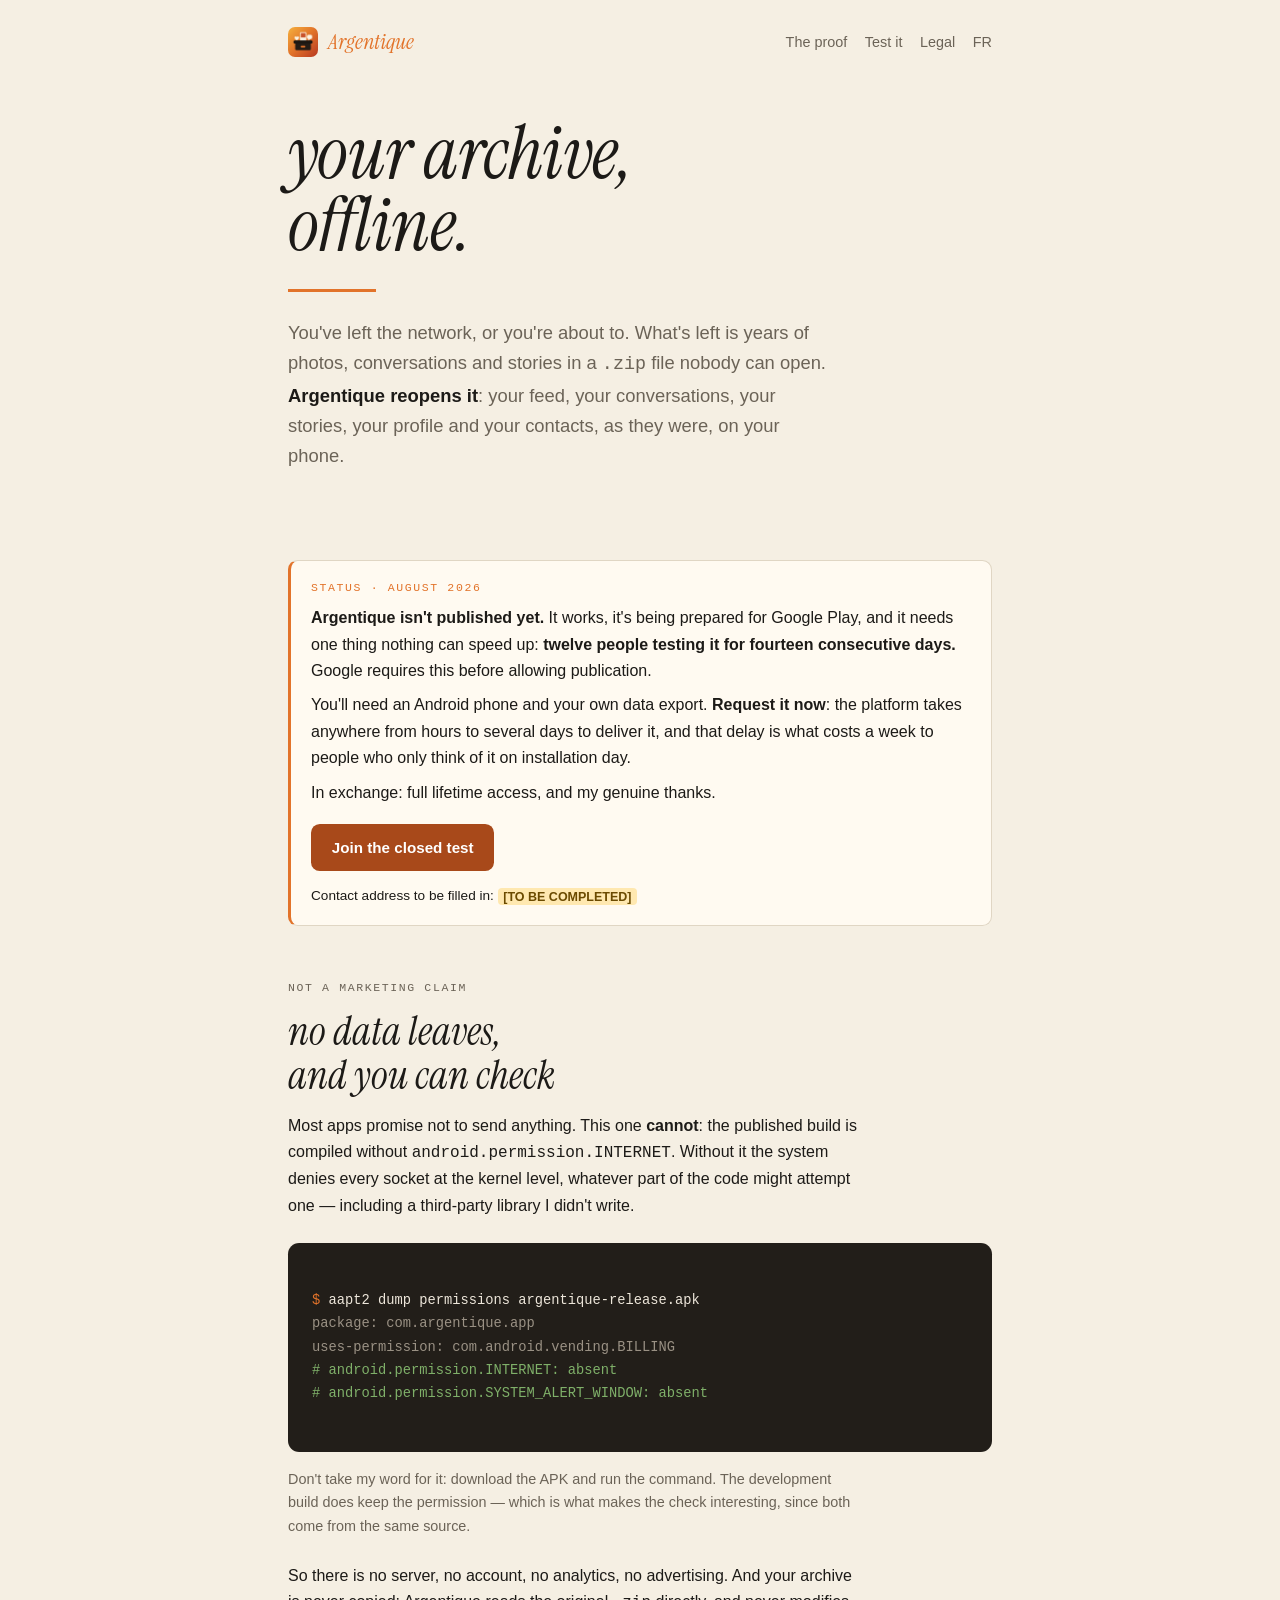
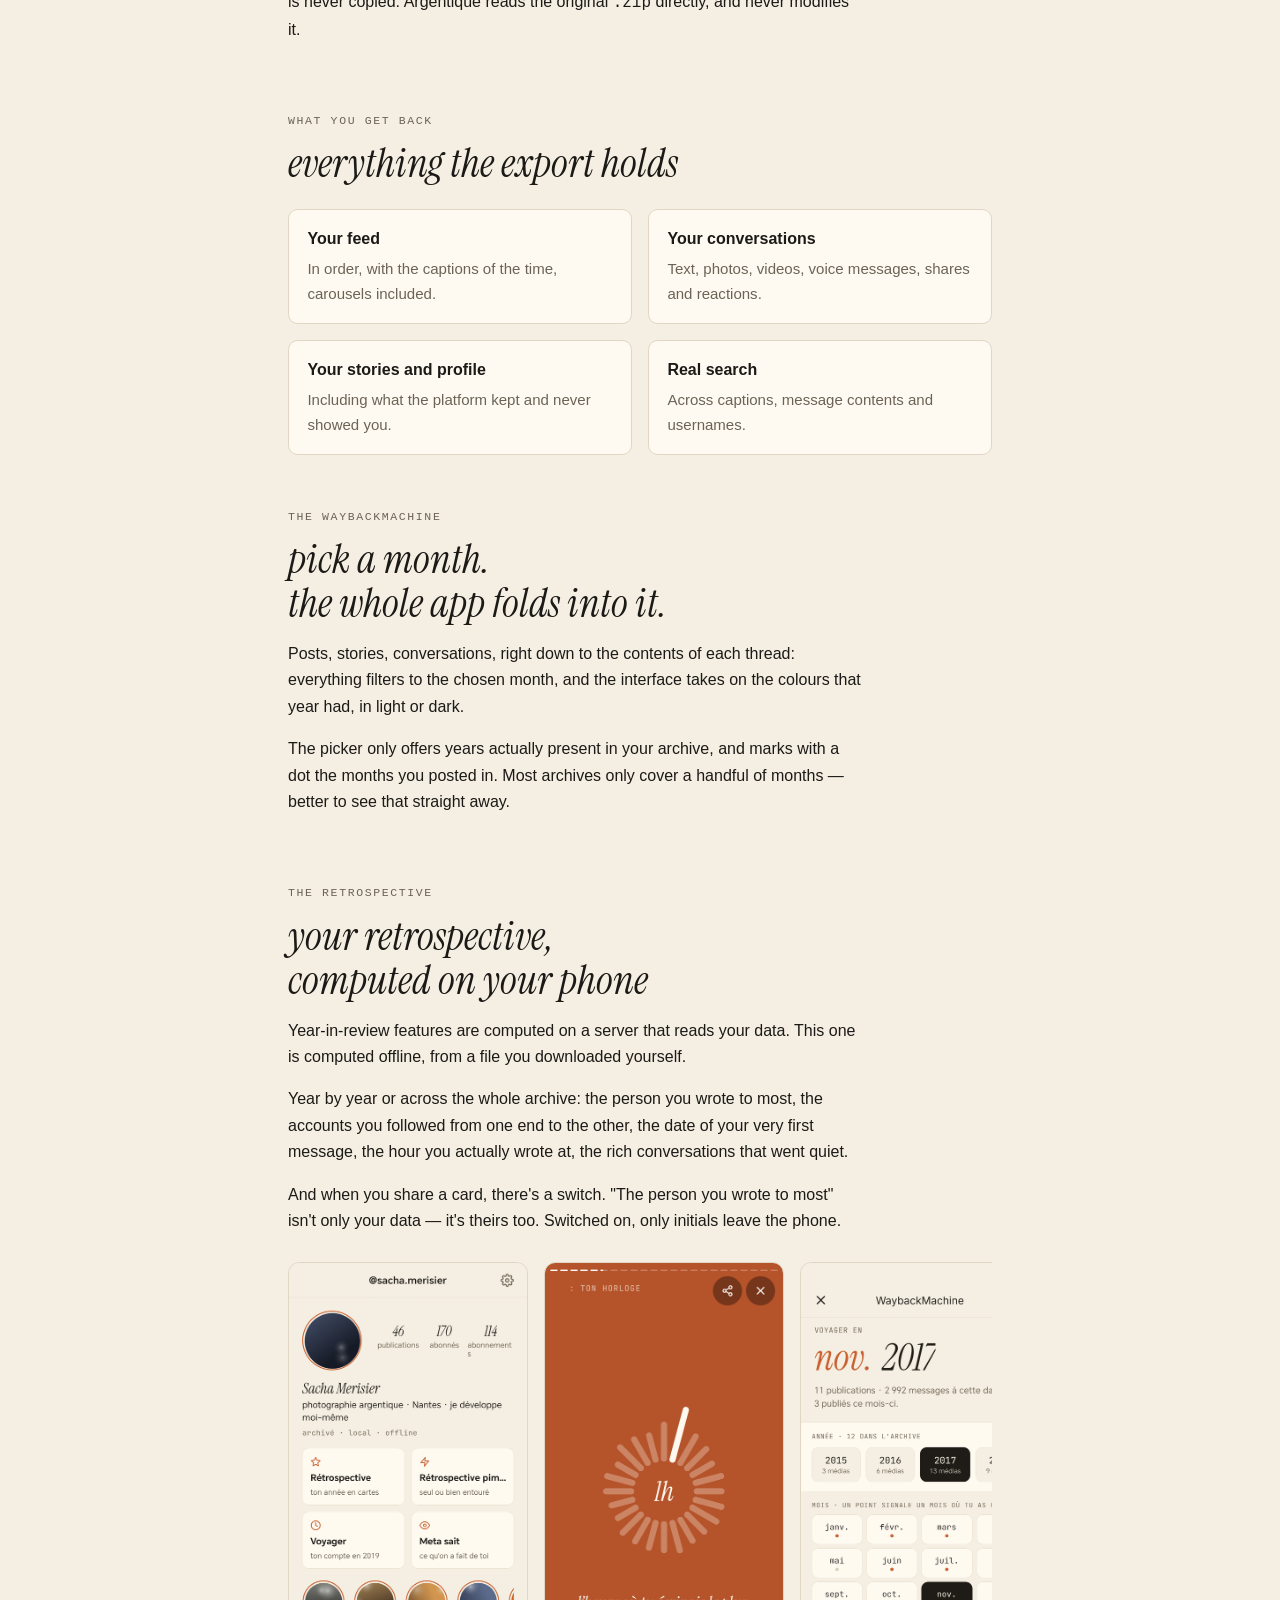
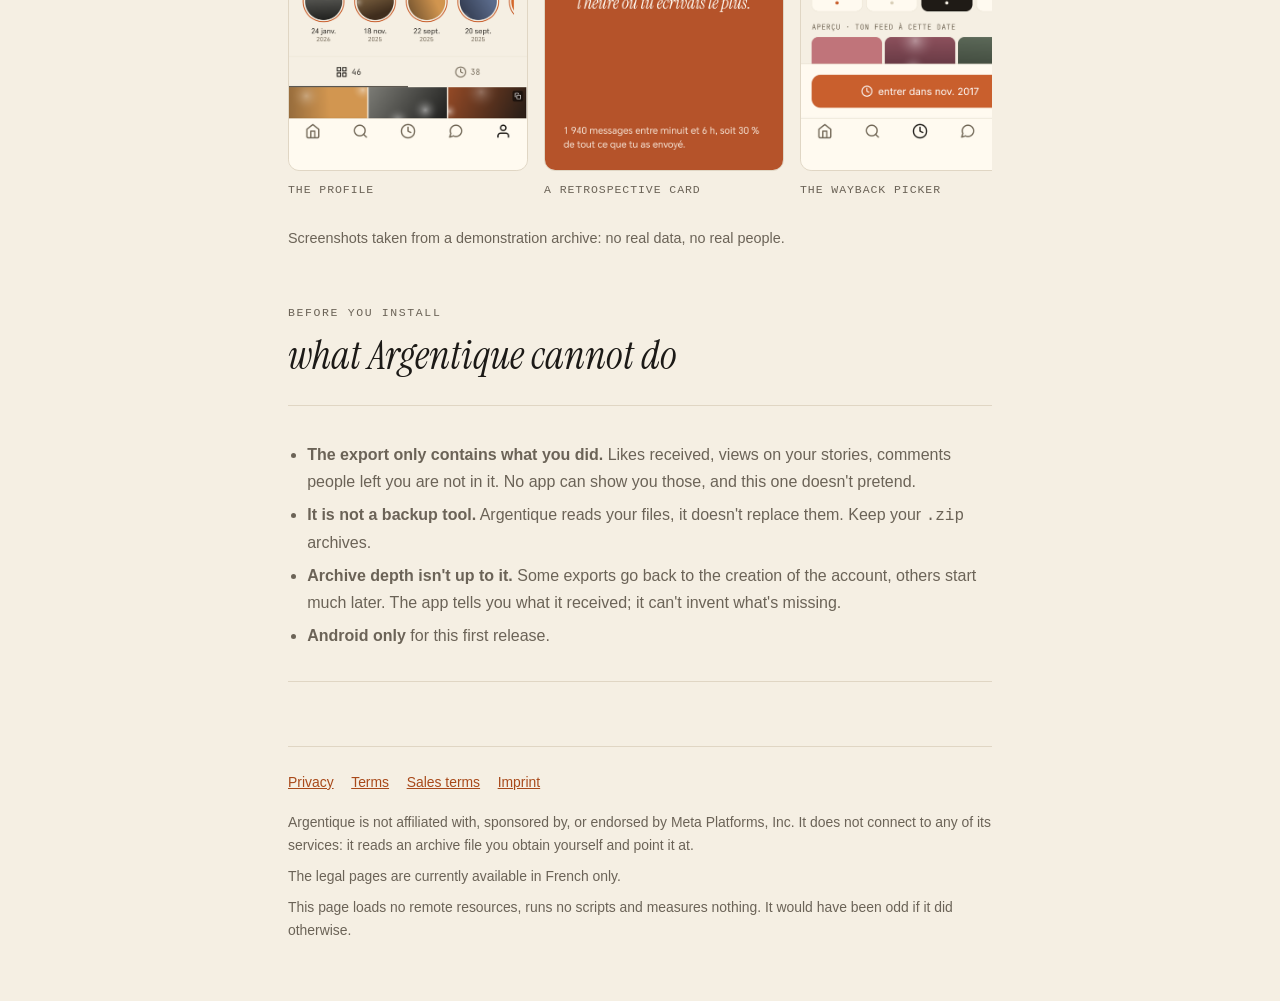
==== en/index.html @ e27739ef "Le site : page d'accueil, pages légales, et une preuve qu'on peut relancer soi-même La page d'accuei" ====
<!doctype html>
<html lang="en">
<head>
<meta charset="utf-8">
<meta name="viewport" content="width=device-width, initial-scale=1">
<title>Argentique: your social archive, offline</title>
<meta name="description" content="Argentique reopens the data export you download: feed, conversations, stories, retrospective. On your phone, with no account and no connection. The published build is compiled without Android's internet permission.">
<!-- La feuille de style vit à la racine : les url() qu'elle contient se
     résolvent par rapport à elle, les polices sont donc trouvées sans copie. -->
<link rel="stylesheet" href="../accueil.css">
<link rel="icon" href="../img/favicon.png" type="image/png">
<link rel="apple-touch-icon" href="../img/apple-touch-icon.png">
<meta property="og:type" content="website">
<meta property="og:title" content="Argentique: your archive, offline">
<meta property="og:description" content="Reopen your data export on your phone. No account, no server, and not even permission to reach the internet.">
<meta property="og:image" content="../img/og.png">
<meta name="twitter:card" content="summary_large_image">
</head>
<body>

<div class="wrap">

<header class="top">
  <a class="brand" href="./"><img src="../img/icon.png" alt="" width="30" height="30">Argentique</a>
  <nav>
    <a href="#proof">The proof</a>
    <a href="#tester">Test it</a>
    <a href="../legal/">Legal</a>
    <a href="../">FR</a>
  </nav>
</header>

<main>

<div class="hero">
  <h1>your archive,<br>offline.</h1>
  <hr class="rule-accent">
  <p class="lede">
    You've left the network, or you're about to. What's left is years of photos,
    conversations and stories in a <code>.zip</code> file nobody can open.
    <strong>Argentique reopens it</strong>: your feed, your conversations, your
    stories, your profile and your contacts, as they were, on your phone.
  </p>
</div>

<div class="status" id="tester">
  <p class="label">status · august 2026</p>
  <p>
    <strong>Argentique isn't published yet.</strong> It works, it's being
    prepared for Google Play, and it needs one thing nothing can speed up:
    <strong>twelve people testing it for fourteen consecutive days.</strong>
    Google requires this before allowing publication.
  </p>
  <p>
    You'll need an Android phone and your own data export.
    <strong>Request it now</strong>: the platform takes anywhere from hours to
    several days to deliver it, and that delay is what costs a week to people who
    only think of it on installation day.
  </p>
  <p>
    In exchange: full lifetime access, and my genuine thanks.
  </p>
  <a class="cta" href="mailto:CONTACT@EXEMPLE.TEST?subject=I%20want%20to%20test%20Argentique">Join the closed test</a>
  <p style="margin-top:0.9rem;font-size:0.85rem">
    Contact address to be filled in: <span class="todo">[TO BE COMPLETED]</span>
  </p>
</div>

<section id="proof">
  <p class="eyebrow">not a marketing claim</p>
  <h2>no data leaves,<br>and you can check</h2>
  <p>
    Most apps promise not to send anything. This one <strong>cannot</strong>: the
    published build is compiled without <code>android.permission.INTERNET</code>.
    Without it the system denies every socket at the kernel level, whatever part
    of the code might attempt one — including a third-party library I didn't
    write.
  </p>

  <div class="proof">
<span class="prompt">$</span> aapt2 dump permissions argentique-release.apk
<span class="out">package: com.argentique.app</span>
<span class="out">uses-permission: com.android.vending.BILLING</span>
<span class="hit"># android.permission.INTERNET: absent</span>
<span class="hit"># android.permission.SYSTEM_ALERT_WINDOW: absent</span>
  </div>

  <p class="proof-note">
    Don't take my word for it: download the APK and run the command. The
    development build does keep the permission — which is what makes the check
    interesting, since both come from the same source.
  </p>

  <p style="margin-top:1.5rem">
    So there is no server, no account, no analytics, no advertising. And your
    archive is never copied: Argentique reads the original <code>.zip</code>
    directly, and never modifies it.
  </p>
</section>

<section>
  <p class="eyebrow">what you get back</p>
  <h2>everything the export holds</h2>

  <ul class="features">
    <li>
      <h3>Your feed</h3>
      <p>In order, with the captions of the time, carousels included.</p>
    </li>
    <li>
      <h3>Your conversations</h3>
      <p>Text, photos, videos, voice messages, shares and reactions.</p>
    </li>
    <li>
      <h3>Your stories and profile</h3>
      <p>Including what the platform kept and never showed you.</p>
    </li>
    <li>
      <h3>Real search</h3>
      <p>Across captions, message contents and usernames.</p>
    </li>
  </ul>
</section>

<section>
  <p class="eyebrow">the waybackmachine</p>
  <h2>pick a month.<br>the whole app folds into it.</h2>
  <p>
    Posts, stories, conversations, right down to the contents of each thread:
    everything filters to the chosen month, and the interface takes on the colours
    that year had, in light or dark.
  </p>
  <p>
    The picker only offers years actually present in your archive, and marks with
    a dot the months you posted in. Most archives only cover a handful of months —
    better to see that straight away.
  </p>
</section>

<section>
  <p class="eyebrow">the retrospective</p>
  <h2>your retrospective,<br>computed on your phone</h2>
  <p>
    Year-in-review features are computed on a server that reads your data. This
    one is computed offline, from a file you downloaded yourself.
  </p>
  <p>
    Year by year or across the whole archive: the person you wrote to most, the
    accounts you followed from one end to the other, the date of your very first
    message, the hour you actually wrote at, the rich conversations that went
    quiet.
  </p>
  <p>
    And when you share a card, there's a switch. "The person you wrote to most"
    isn't only your data — it's theirs too. Switched on, only initials leave the
    phone.
  </p>

  <div class="shots">
    <figure>
      <img src="../img/ecran-profil.png" alt="Argentique's profile screen: posts, followers, and access to the four features." width="540" height="1149" loading="lazy">
      <figcaption>The profile</figcaption>
    </figure>
    <figure>
      <img src="../img/ecran-retrospective.png" alt="A retrospective card: the hour at which the user wrote the most." width="540" height="1149" loading="lazy">
      <figcaption>A retrospective card</figcaption>
    </figure>
    <figure>
      <img src="../img/ecran-wayback.png" alt="The WaybackMachine picker: years present in the archive and the months lived in." width="540" height="1149" loading="lazy">
      <figcaption>The Wayback picker</figcaption>
    </figure>
  </div>
  <p class="proof-note">
    Screenshots taken from a demonstration archive: no real data, no real people.
  </p>
</section>

<section>
  <p class="eyebrow">before you install</p>
  <h2>what Argentique cannot do</h2>

  <div class="limits">
    <ul>
      <li>
        <strong>The export only contains what you did.</strong> Likes received,
        views on your stories, comments people left you are not in it. No app can
        show you those, and this one doesn't pretend.
      </li>
      <li>
        <strong>It is not a backup tool.</strong> Argentique reads your files, it
        doesn't replace them. Keep your <code>.zip</code> archives.
      </li>
      <li>
        <strong>Archive depth isn't up to it.</strong> Some exports go back to the
        creation of the account, others start much later. The app tells you what
        it received; it can't invent what's missing.
      </li>
      <li>
        <strong>Android only</strong> for this first release.
      </li>
    </ul>
  </div>
</section>

</main>

<footer>
  <nav>
    <a href="../legal/confidentialite.html">Privacy</a>
    <a href="../legal/cgu.html">Terms</a>
    <a href="../legal/cgv.html">Sales terms</a>
    <a href="../legal/mentions-legales.html">Imprint</a>
  </nav>
  <p>
    Argentique is not affiliated with, sponsored by, or endorsed by Meta
    Platforms, Inc. It does not connect to any of its services: it reads an
    archive file you obtain yourself and point it at.
  </p>
  <p>
    The legal pages are currently available in French only.
  </p>
  <p>
    This page loads no remote resources, runs no scripts and measures nothing. It
    would have been odd if it did otherwise.
  </p>
</footer>

</div>

</body>
</html>
---- accueil.css ----
/* Page d'accueil d'Argentique.

   Même principe que legal/style.css, et ce n'est pas une coquetterie : une page
   qui vend l'absence de réseau ne peut pas charger une police distante, un
   script d'analytique ou une image hébergée ailleurs. Tout ce que ce site
   demande au navigateur vient de ce dépôt.

   Les couleurs sont celles de src/theme/tokens.ts (themeVault), pour que le site
   et l'application soient reconnaissables comme un seul objet. */

@font-face {
  font-family: "Instrument Serif";
  src: url("fonts/InstrumentSerif-Regular.ttf") format("truetype");
  font-weight: 400;
  font-style: normal;
  font-display: swap;
}

@font-face {
  font-family: "Instrument Serif";
  src: url("fonts/InstrumentSerif-Italic.ttf") format("truetype");
  font-weight: 400;
  font-style: italic;
  font-display: swap;
}

:root {
  --paper: #f5efe3;
  --ink: #1c1a17;
  --ink-soft: #6b6357;
  --accent: #e2732a;
  --rule: #e0d6c4;
  --card: #fffaf1;
  --terminal: #221e19;
  --terminal-ink: #ede6da;

  /* L'orange de marque sert à décorer — filets, sur-titres, gros caractères. Il
     ne peut pas servir à écrire : #e2732a sur le fond crème donne 2,9:1, sous le
     seuil AA de 4,5:1. Ces deux jetons portent la même teinte assez foncée pour
     être lue, sans changer la couleur de la marque. */
  --link: #a8491a;
  --cta-bg: #a8491a;
  --cta-ink: #ffffff;

  --measure: 44rem;
  --serif: "Instrument Serif", Georgia, "Times New Roman", serif;
  --sans: -apple-system, BlinkMacSystemFont, "Segoe UI", Roboto, Helvetica, Arial, sans-serif;
  --mono: ui-monospace, SFMono-Regular, "SF Mono", Menlo, Consolas, monospace;
}

@media (prefers-color-scheme: dark) {
  :root {
    --paper: #14120f;
    --ink: #f0e9dd;
    --ink-soft: #9a9184;
    --accent: #f0913f;
    --rule: #2e2822;
    --card: #1c1915;
    --terminal: #0c0a08;
    --terminal-ink: #ede6da;

    /* Sur fond sombre la polarité s'inverse : l'orange clair est lisible en
       texte (7,9:1) et c'est l'encre du bouton qui doit devenir sombre. */
    --link: #f0913f;
    --cta-bg: #f0913f;
    --cta-ink: #14120f;
  }
}

* { box-sizing: border-box; }

html { scroll-behavior: smooth; }
@media (prefers-reduced-motion: reduce) { html { scroll-behavior: auto; } }

body {
  margin: 0;
  padding: 0 1.25rem 4rem;
  background: var(--paper);
  color: var(--ink);
  font: 16px/1.65 var(--sans);
  -webkit-text-size-adjust: 100%;
}

.wrap { max-width: var(--measure); margin: 0 auto; }

a { color: var(--link); }
a:focus-visible,
.cta:focus-visible { outline: 2px solid var(--link); outline-offset: 3px; border-radius: 4px; }

/* ── En-tête ───────────────────────────────────────────────────────────── */

.top {
  display: flex; align-items: center; justify-content: space-between;
  gap: 1rem; padding: 1.5rem 0;
}

.brand {
  display: flex; align-items: center; gap: 0.6rem;
  font-family: var(--serif); font-style: italic;
  font-size: 1.4rem; color: var(--accent); text-decoration: none;
}

.brand img { width: 30px; height: 30px; border-radius: 7px; }

.top nav { display: flex; gap: 1.1rem; font-size: 0.9rem; }
.top nav a { color: var(--ink-soft); text-decoration: none; }
.top nav a:hover { color: var(--link); }

/* ── Accroche ──────────────────────────────────────────────────────────── */

.hero { padding: 2rem 0 3rem; }

.hero h1 {
  font-family: var(--serif); font-style: italic; font-weight: 400;
  font-size: clamp(2.9rem, 11vw, 4.6rem);
  line-height: 0.98; letter-spacing: -0.01em;
  margin: 0; text-wrap: balance;
}

.hero .lede {
  font-size: 1.15rem; color: var(--ink-soft);
  max-width: 34rem; margin: 1.6rem 0 0;
}

.hero .lede strong { color: var(--ink); font-weight: 600; }

.rule-accent {
  width: 5.5rem; height: 3px; background: var(--accent);
  border: 0; margin: 1.75rem 0 0;
}

/* ── Bandeau d'état ────────────────────────────────────────────────────── */

.status {
  background: var(--card);
  border: 1px solid var(--rule);
  border-left: 3px solid var(--accent);
  border-radius: 0.6rem;
  padding: 1.1rem 1.25rem;
  margin: 2.5rem 0 0;
}

.status .label {
  font-family: var(--mono); font-size: 0.72rem;
  letter-spacing: 0.14em; text-transform: uppercase;
  color: var(--accent); margin: 0 0 0.5rem;
}

.status p { margin: 0.5rem 0 0; }
.status p:first-of-type { margin-top: 0; }

.cta {
  display: inline-block; margin-top: 1.1rem;
  background: var(--cta-bg); color: var(--cta-ink);
  padding: 0.7rem 1.3rem; border-radius: 0.55rem;
  text-decoration: none; font-weight: 600; font-size: 0.95rem;
}

.cta:hover { filter: brightness(1.06); }

/* ── Sections ──────────────────────────────────────────────────────────── */

section { padding: 3.25rem 0 0; }

h2 {
  font-family: var(--serif); font-style: italic; font-weight: 400;
  font-size: clamp(1.9rem, 6vw, 2.5rem);
  line-height: 1.1; margin: 0 0 0.9rem; text-wrap: balance;
}

h3 { font-size: 1rem; margin: 0 0 0.3rem; }

.eyebrow {
  font-family: var(--mono); font-size: 0.72rem;
  letter-spacing: 0.14em; text-transform: uppercase;
  color: var(--ink-soft); margin: 0 0 0.7rem;
}

section > p { max-width: 36rem; }

/* ── Le bloc de preuve ─────────────────────────────────────────────────── */

.proof {
  background: var(--terminal); color: var(--terminal-ink);
  border-radius: 0.7rem; padding: 1.4rem 1.5rem;
  margin: 1.5rem 0 0; overflow-x: auto;
  font-family: var(--mono); font-size: 0.86rem; line-height: 1.7;
  /* Les sauts de ligne du HTML sont le contenu : sans ceci, la sortie de la
     commande s'aplatit en un seul paragraphe et ne ressemble plus à rien. */
  white-space: pre;
}

.proof .prompt { color: var(--accent); user-select: none; }
.proof .out { color: #9a9184; }
.proof .hit { color: #7fb069; }

.proof-note {
  font-size: 0.9rem; color: var(--ink-soft);
  max-width: 36rem; margin: 1rem 0 0;
}

/* ── Listes de fonctionnalités ─────────────────────────────────────────── */

.features { display: grid; gap: 1rem; margin: 1.5rem 0 0; padding: 0; list-style: none; }
@media (min-width: 40rem) { .features { grid-template-columns: 1fr 1fr; } }

.features li {
  background: var(--card); border: 1px solid var(--rule);
  border-radius: 0.6rem; padding: 1rem 1.15rem;
}

.features p { margin: 0; color: var(--ink-soft); font-size: 0.94rem; }

/* ── Captures ──────────────────────────────────────────────────────────── */

.shots {
  display: flex; gap: 1rem; margin: 1.75rem 0 0;
  overflow-x: auto; padding-bottom: 0.75rem;
  scroll-snap-type: x mandatory;
}

.shots figure { margin: 0; flex: 0 0 min(15rem, 62vw); scroll-snap-align: start; }

.shots img {
  width: 100%; height: auto; display: block;
  border: 1px solid var(--rule); border-radius: 0.7rem;
}

.shots figcaption {
  font-family: var(--mono); font-size: 0.72rem;
  letter-spacing: 0.08em; text-transform: uppercase;
  color: var(--ink-soft); margin-top: 0.6rem;
}

/* ── Bloc d'honnêteté ──────────────────────────────────────────────────── */

.limits {
  border-top: 1px solid var(--rule);
  border-bottom: 1px solid var(--rule);
  padding: 1.5rem 0; margin: 1.75rem 0 0;
}

.limits ul { margin: 0.75rem 0 0; padding-left: 1.2rem; color: var(--ink-soft); }
.limits li { margin: 0.45rem 0; }

/* ── Pied ──────────────────────────────────────────────────────────────── */

footer {
  margin: 4rem 0 0; padding-top: 1.5rem;
  border-top: 1px solid var(--rule);
  color: var(--ink-soft); font-size: 0.87rem;
}

footer nav { display: flex; flex-wrap: wrap; gap: 0.5rem 1.1rem; margin-bottom: 1.1rem; }

footer p { margin: 0.5rem 0 0; }

/* Marqueur des informations à renseigner avant publication. Même code visuel
   que legal/style.css : une page mise en ligne avec un trou dedans doit se
   voir. */
.todo {
  background: #ffe8b0; color: #6b4a00;
  padding: 0.1rem 0.35rem; border-radius: 0.25rem;
  font-weight: 600; font-size: 0.92em;
}
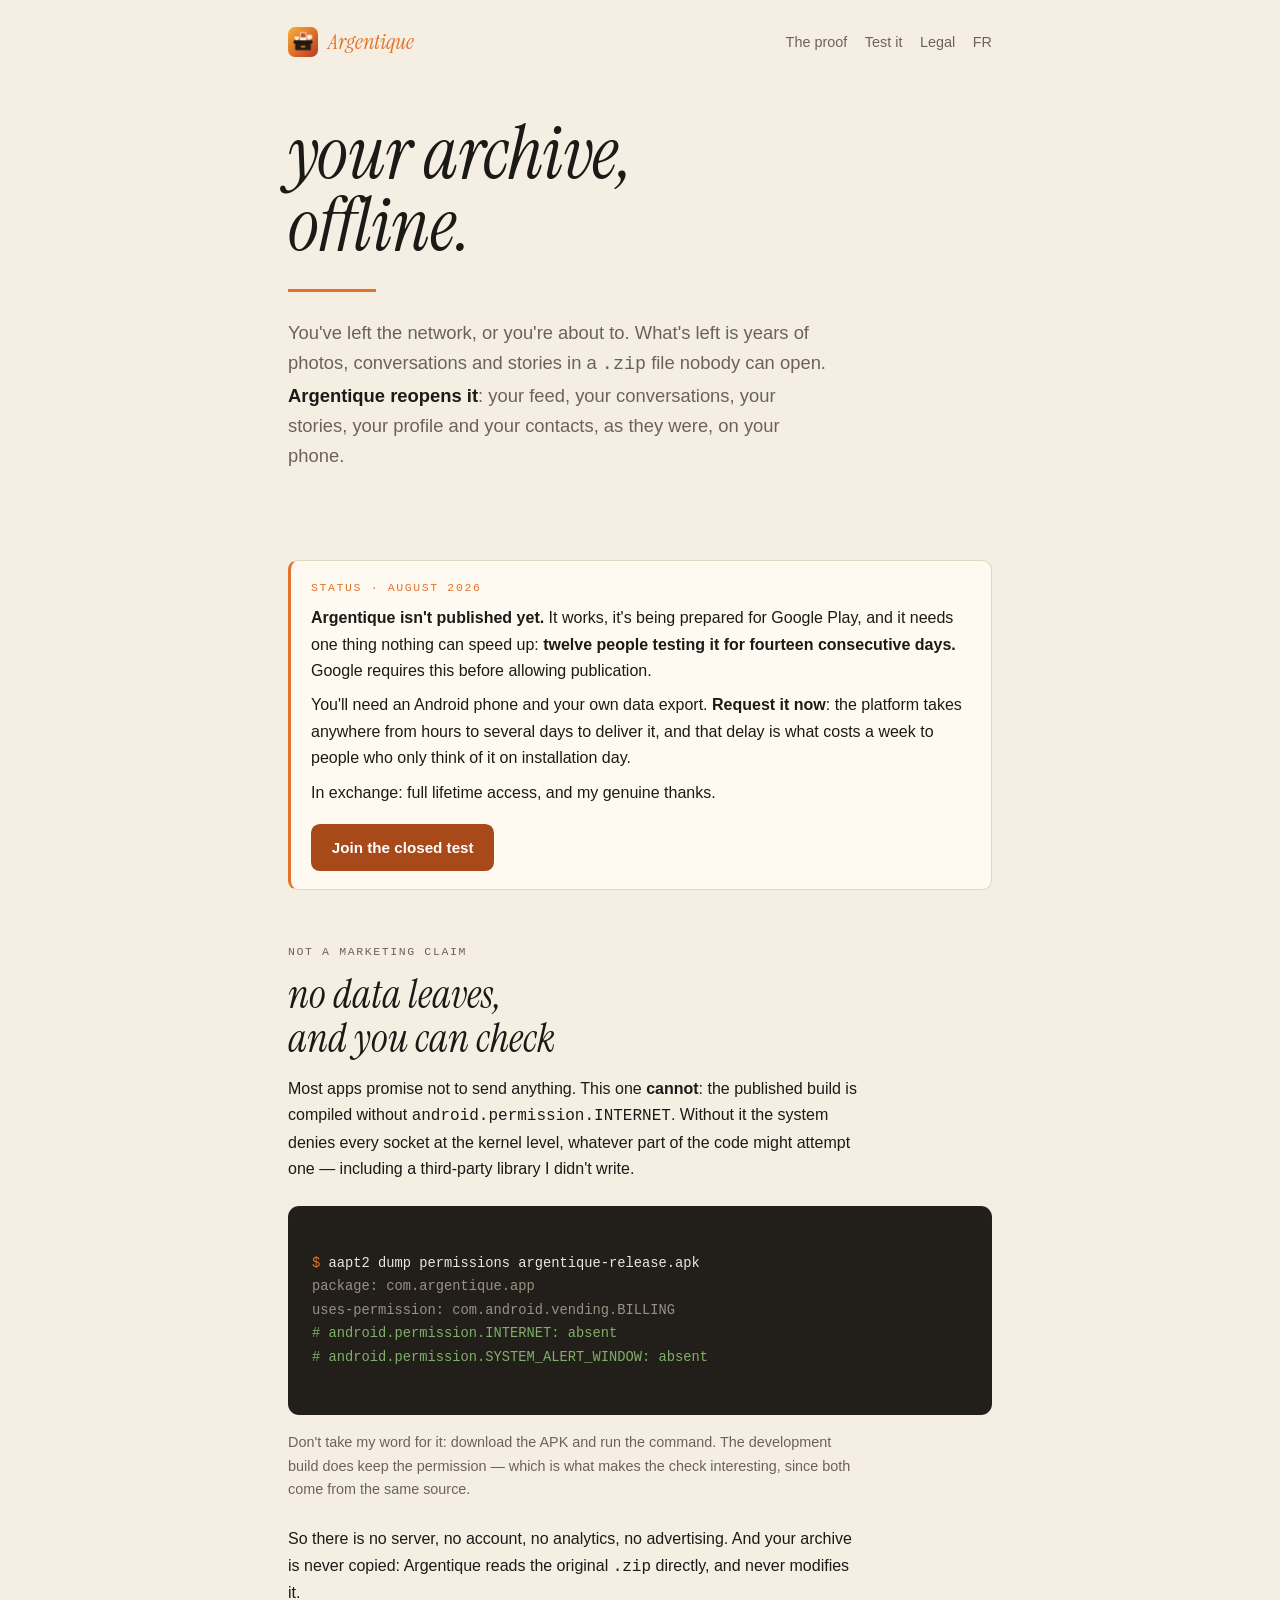
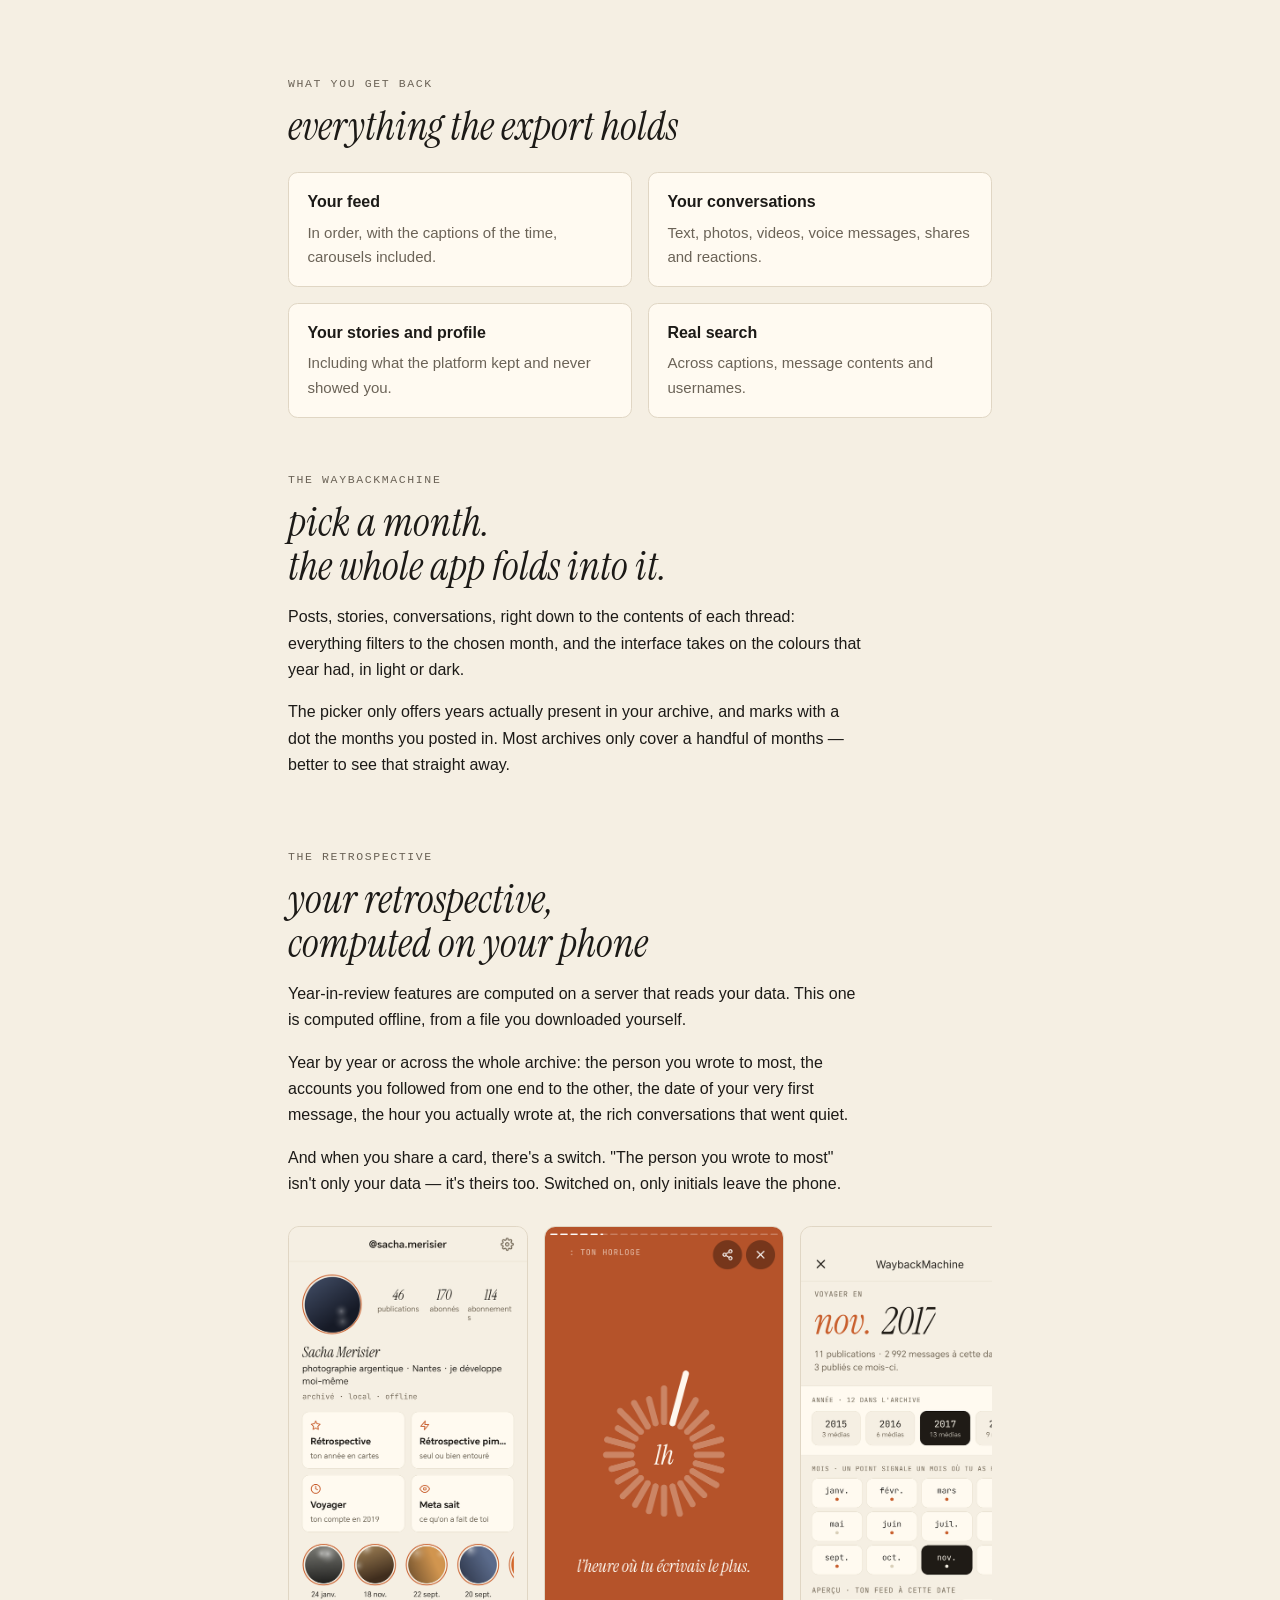
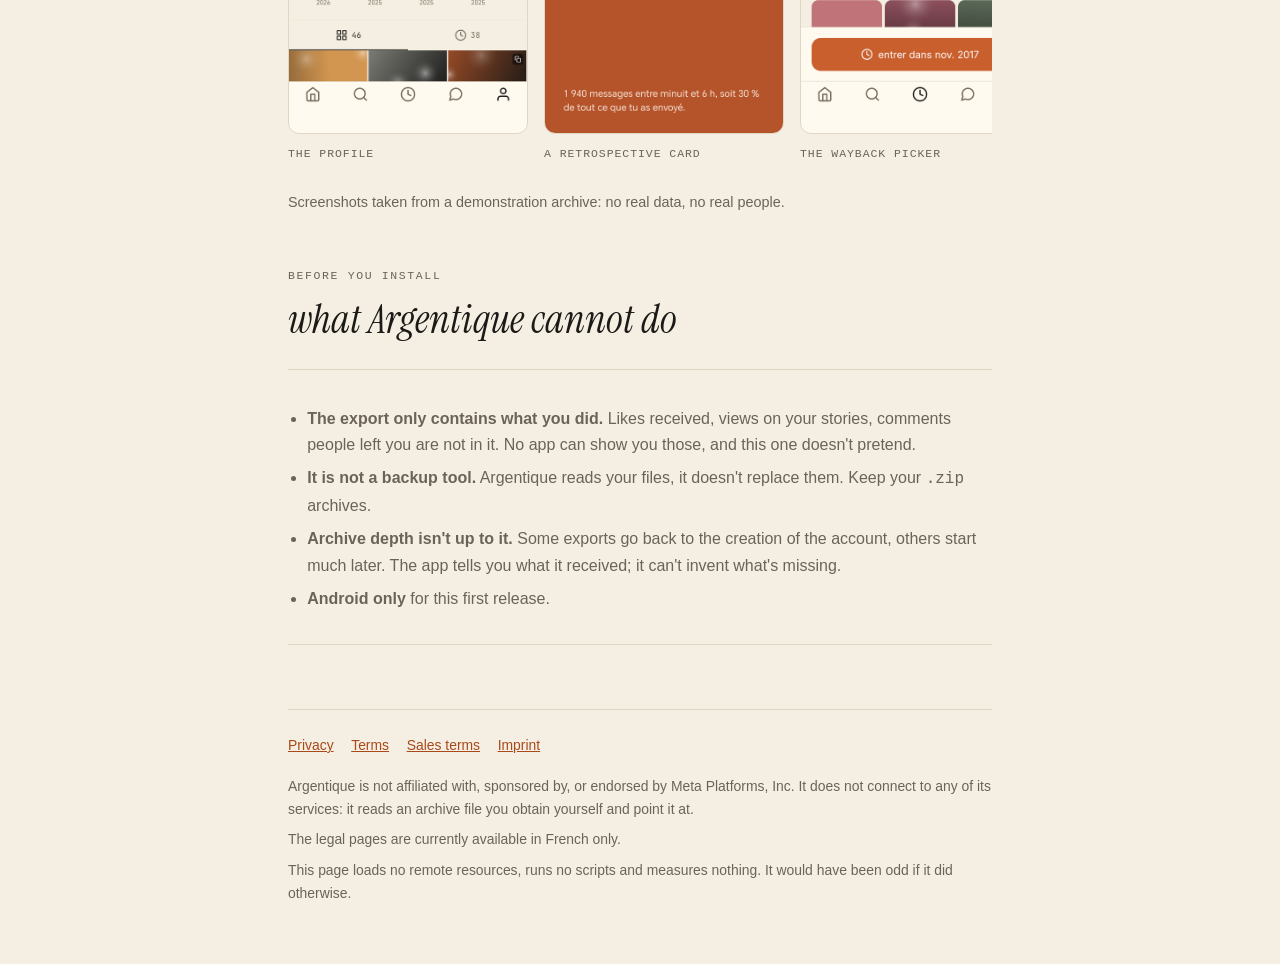
==== commit 5bfaeedd: "Renseigner l'éditeur, et dire la vérité sur le médiateur plutôt que laisser un trou L'identité vient" ====
--- a/en/index.html
+++ b/en/index.html
@@ -60,10 +60,7 @@
   <p>
     In exchange: full lifetime access, and my genuine thanks.
   </p>
-  <a class="cta" href="mailto:CONTACT@EXEMPLE.TEST?subject=I%20want%20to%20test%20Argentique">Join the closed test</a>
-  <p style="margin-top:0.9rem;font-size:0.85rem">
-    Contact address to be filled in: <span class="todo">[TO BE COMPLETED]</span>
-  </p>
+  <a class="cta" href="mailto:noah.baron.pro@proton.me?subject=I%20want%20to%20test%20Argentique">Join the closed test</a>
 </div>
 
 <section id="proof">
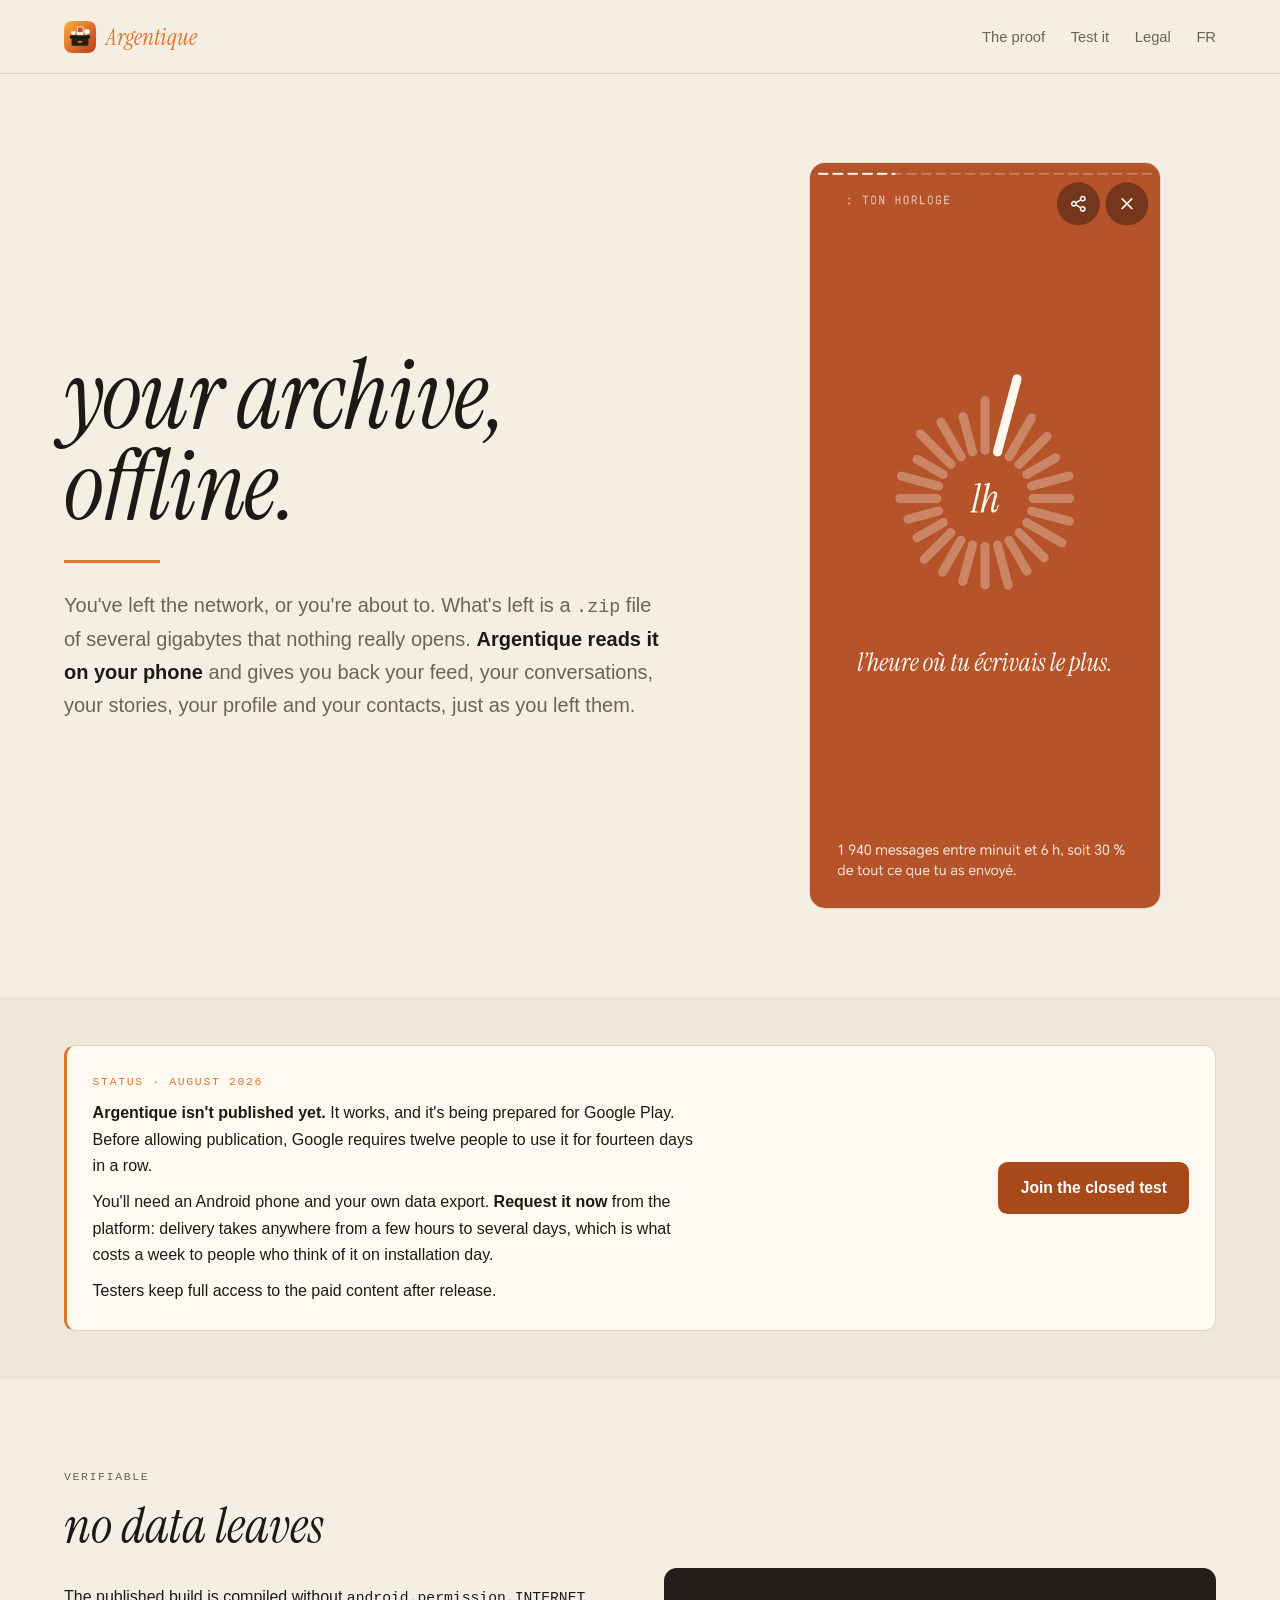
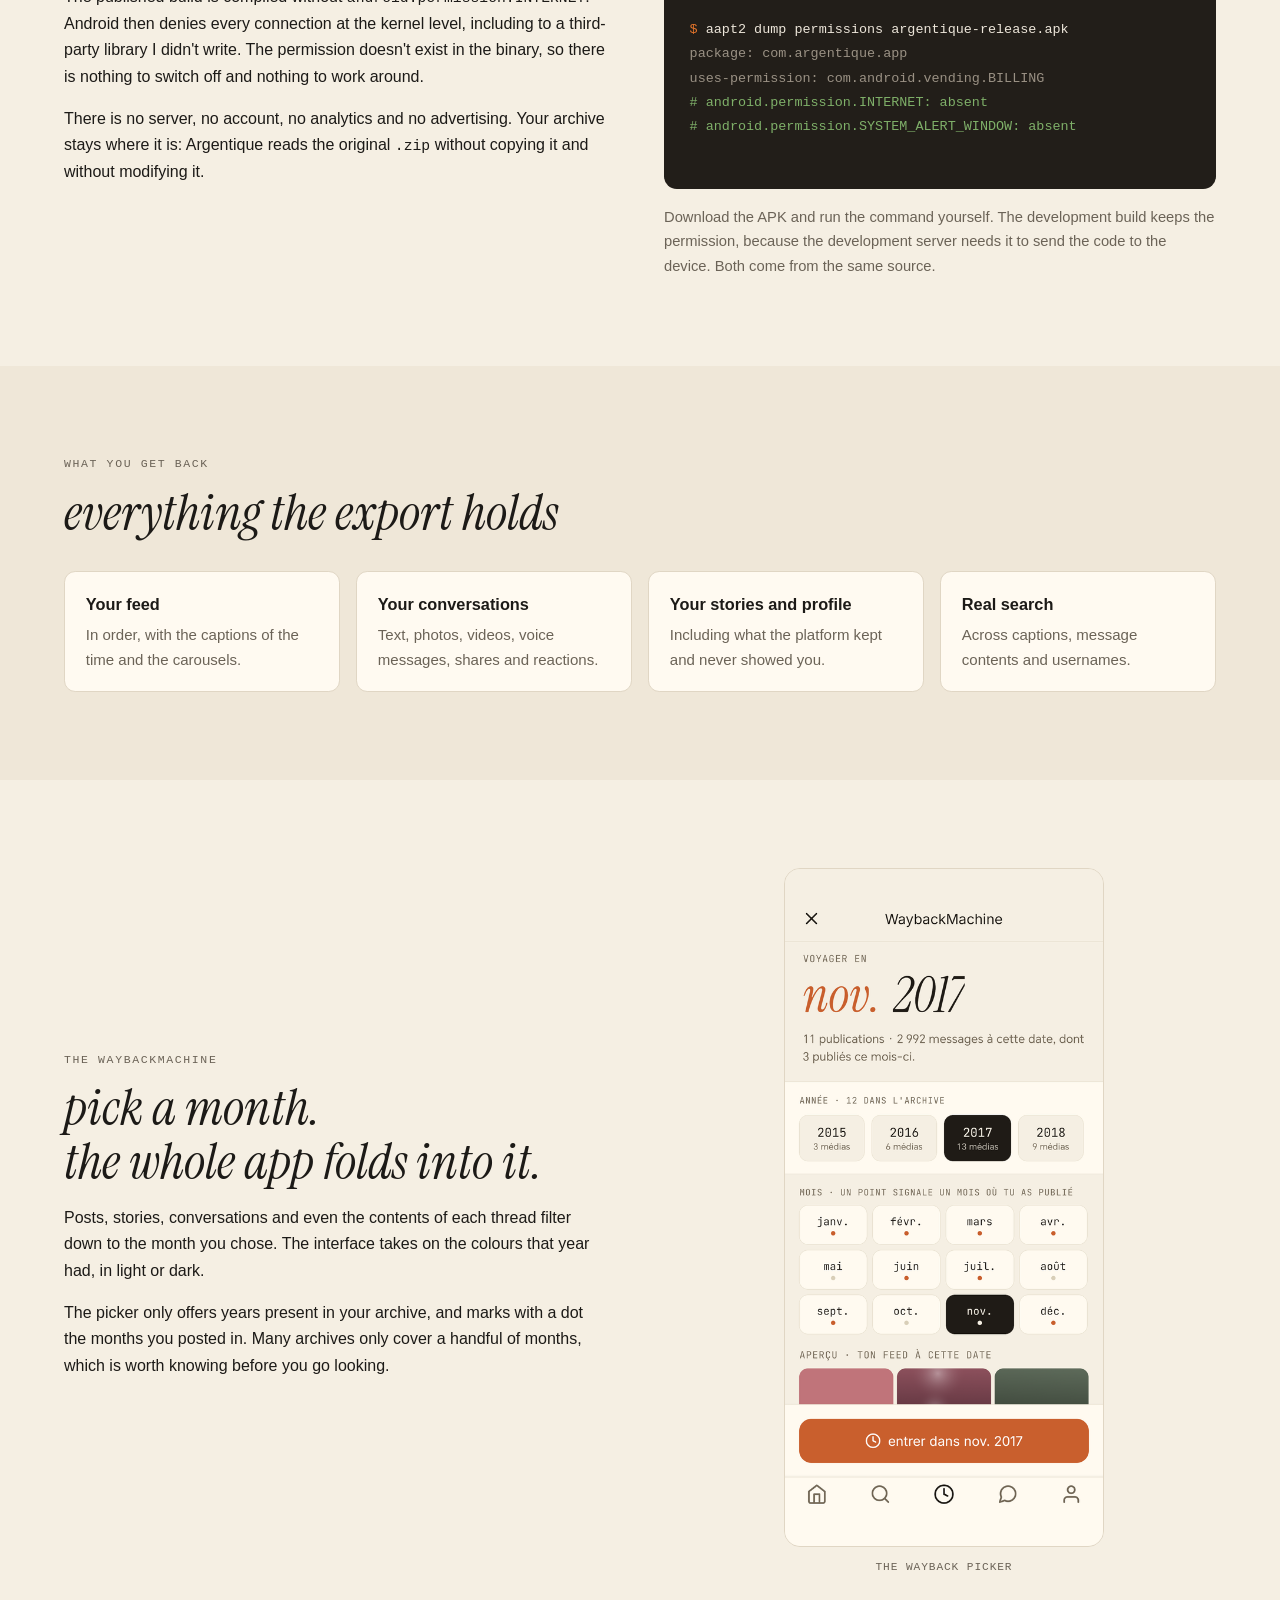
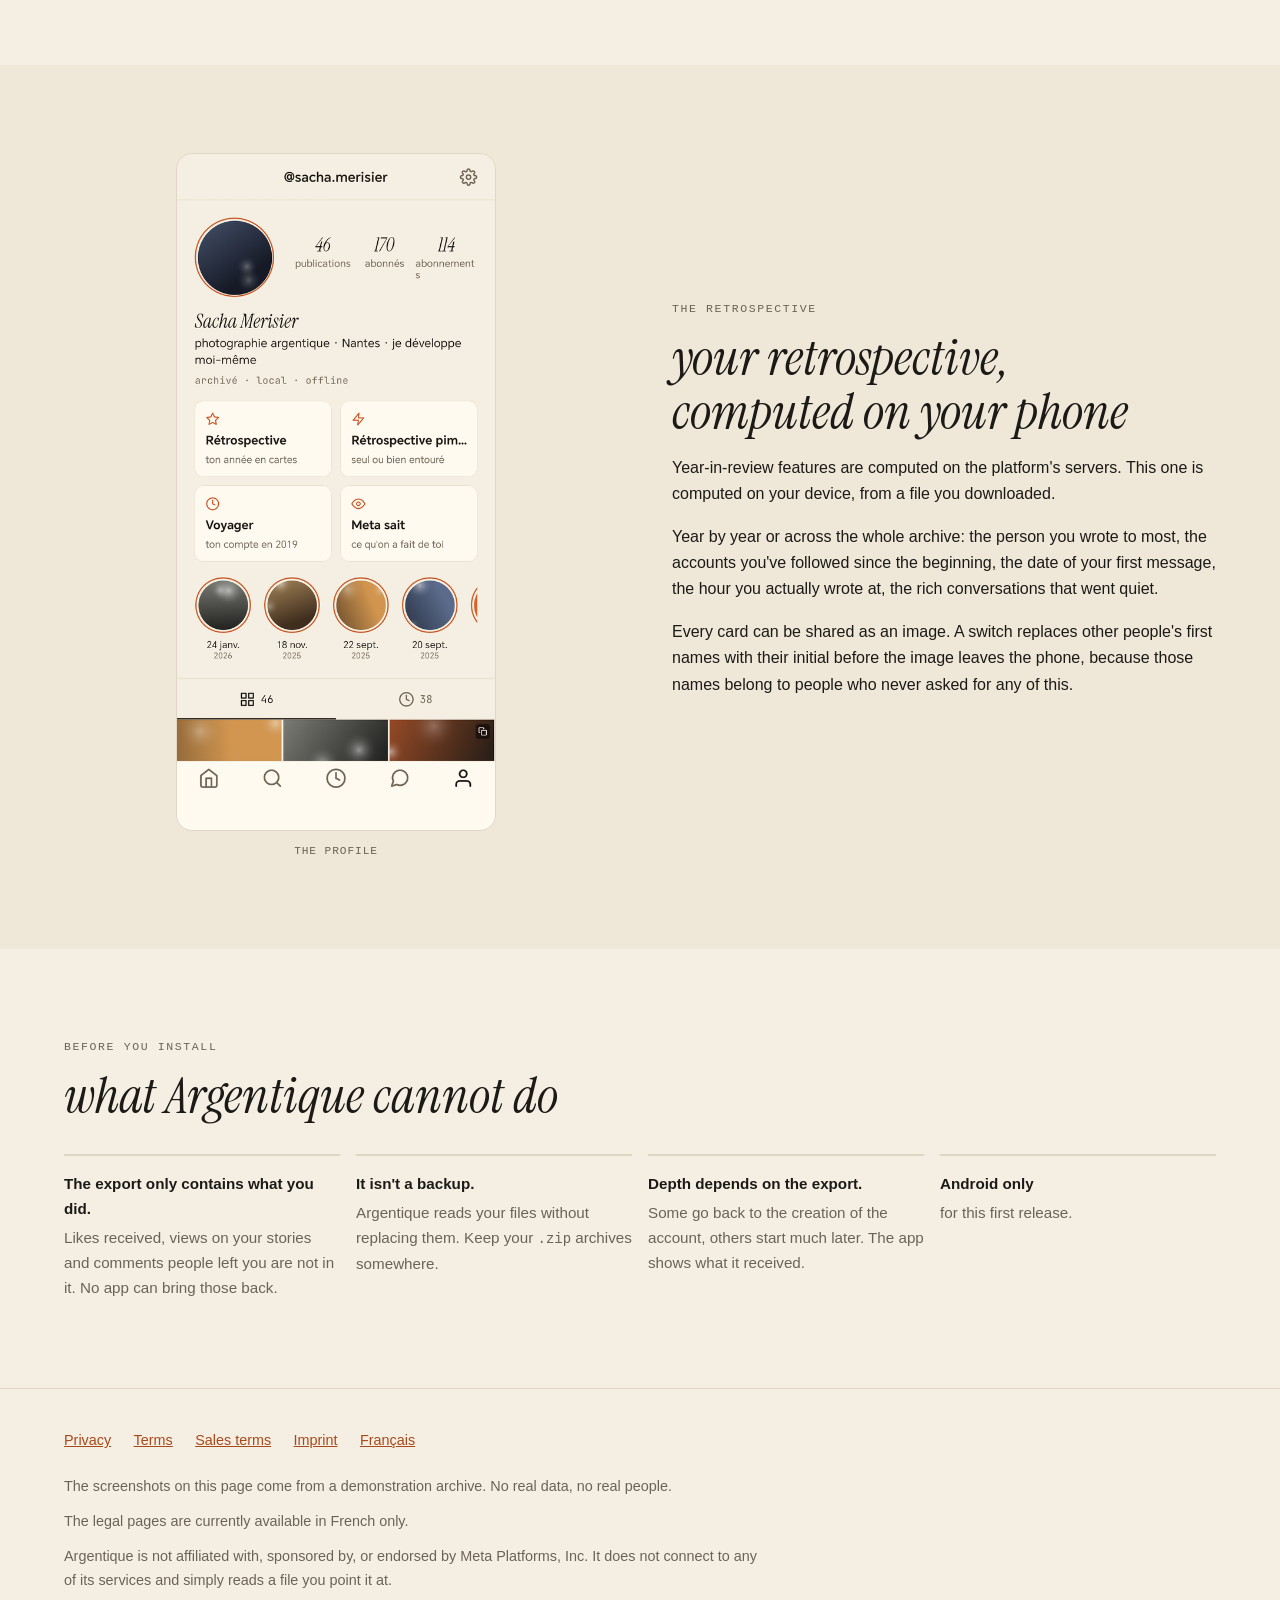
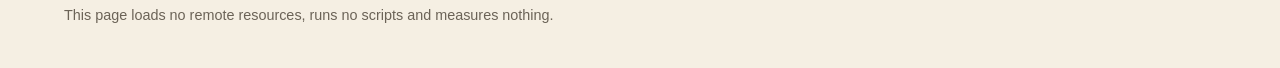
==== commit bc5149a7: "Élargir la mise en page et reprendre la copie Les sections occupent toute la largeur de l'écran et p" ====
--- a/en/index.html
+++ b/en/index.html
@@ -4,7 +4,7 @@
 <meta charset="utf-8">
 <meta name="viewport" content="width=device-width, initial-scale=1">
 <title>Argentique: your social archive, offline</title>
-<meta name="description" content="Argentique reopens the data export you download: feed, conversations, stories, retrospective. On your phone, with no account and no connection. The published build is compiled without Android's internet permission.">
+<meta name="description" content="Argentique reads the data export you download and gives you back your feed, your conversations, your stories and your retrospective. On your phone, with no account and no connection. The published build is compiled without Android's internet permission.">
 <!-- La feuille de style vit à la racine : les url() qu'elle contient se
      résolvent par rapport à elle, les polices sont donc trouvées sans copie. -->
 <link rel="stylesheet" href="../accueil.css">
@@ -12,188 +12,210 @@
 <link rel="apple-touch-icon" href="../img/apple-touch-icon.png">
 <meta property="og:type" content="website">
 <meta property="og:title" content="Argentique: your archive, offline">
-<meta property="og:description" content="Reopen your data export on your phone. No account, no server, and not even permission to reach the internet.">
+<meta property="og:description" content="Read your data export on your phone. No account, no server, and not even permission to reach the internet.">
 <meta property="og:image" content="../img/og.png">
 <meta name="twitter:card" content="summary_large_image">
 </head>
 <body>
 
-<div class="wrap">
-
 <header class="top">
-  <a class="brand" href="./"><img src="../img/icon.png" alt="" width="30" height="30">Argentique</a>
-  <nav>
-    <a href="#proof">The proof</a>
-    <a href="#tester">Test it</a>
-    <a href="../legal/">Legal</a>
-    <a href="../">FR</a>
-  </nav>
+  <div class="page">
+    <a class="brand" href="./"><img src="../img/icon.png" alt="" width="32" height="32">Argentique</a>
+    <nav>
+      <a href="#proof">The proof</a>
+      <a href="#tester">Test it</a>
+      <a href="../legal/">Legal</a>
+      <a href="../">FR</a>
+    </nav>
+  </div>
 </header>
 
 <main>
 
-<div class="hero">
-  <h1>your archive,<br>offline.</h1>
-  <hr class="rule-accent">
-  <p class="lede">
-    You've left the network, or you're about to. What's left is years of photos,
-    conversations and stories in a <code>.zip</code> file nobody can open.
-    <strong>Argentique reopens it</strong>: your feed, your conversations, your
-    stories, your profile and your contacts, as they were, on your phone.
-  </p>
-</div>
-
-<div class="status" id="tester">
-  <p class="label">status · august 2026</p>
-  <p>
-    <strong>Argentique isn't published yet.</strong> It works, it's being
-    prepared for Google Play, and it needs one thing nothing can speed up:
-    <strong>twelve people testing it for fourteen consecutive days.</strong>
-    Google requires this before allowing publication.
-  </p>
-  <p>
-    You'll need an Android phone and your own data export.
-    <strong>Request it now</strong>: the platform takes anywhere from hours to
-    several days to deliver it, and that delay is what costs a week to people who
-    only think of it on installation day.
-  </p>
-  <p>
-    In exchange: full lifetime access, and my genuine thanks.
-  </p>
-  <a class="cta" href="mailto:noah.baron.pro@proton.me?subject=I%20want%20to%20test%20Argentique">Join the closed test</a>
-</div>
-
-<section id="proof">
-  <p class="eyebrow">not a marketing claim</p>
-  <h2>no data leaves,<br>and you can check</h2>
-  <p>
-    Most apps promise not to send anything. This one <strong>cannot</strong>: the
-    published build is compiled without <code>android.permission.INTERNET</code>.
-    Without it the system denies every socket at the kernel level, whatever part
-    of the code might attempt one — including a third-party library I didn't
-    write.
-  </p>
-
-  <div class="proof">
+<section class="band hero">
+  <div class="page">
+    <div>
+      <h1>your archive,<br>offline.</h1>
+      <hr class="rule-accent">
+      <p class="lede">
+        You've left the network, or you're about to. What's left is a
+        <code>.zip</code> file of several gigabytes that nothing really opens.
+        <strong>Argentique reads it on your phone</strong> and gives you back your
+        feed, your conversations, your stories, your profile and your contacts,
+        just as you left them.
+      </p>
+    </div>
+    <figure class="hero-shot">
+      <img src="../img/ecran-retrospective.png" alt="A retrospective card showing the hour at which the user wrote the most." width="540" height="1149">
+    </figure>
+  </div>
+</section>
+
+<section class="band alt tight">
+  <div class="page">
+    <div class="status" id="tester">
+      <div class="status-text">
+        <p class="label">status · august 2026</p>
+        <p>
+          <strong>Argentique isn't published yet.</strong> It works, and it's
+          being prepared for Google Play. Before allowing publication, Google
+          requires twelve people to use it for fourteen days in a row.
+        </p>
+        <p>
+          You'll need an Android phone and your own data export.
+          <strong>Request it now</strong> from the platform: delivery takes
+          anywhere from a few hours to several days, which is what costs a week
+          to people who think of it on installation day.
+        </p>
+        <p>
+          Testers keep full access to the paid content after release.
+        </p>
+      </div>
+      <a class="cta" href="mailto:noah.baron.pro@proton.me?subject=I%20want%20to%20test%20Argentique">Join the closed test</a>
+    </div>
+  </div>
+</section>
+
+<section class="band" id="proof">
+  <div class="page">
+    <p class="eyebrow">verifiable</p>
+    <h2>no data leaves</h2>
+
+    <div class="proof-grid">
+      <div>
+        <p>
+          The published build is compiled without
+          <code>android.permission.INTERNET</code>. Android then denies every
+          connection at the kernel level, including to a third-party library I
+          didn't write. The permission doesn't exist in the binary, so there is
+          nothing to switch off and nothing to work around.
+        </p>
+        <p>
+          There is no server, no account, no analytics and no advertising. Your
+          archive stays where it is: Argentique reads the original
+          <code>.zip</code> without copying it and without modifying it.
+        </p>
+      </div>
+
+      <div>
+        <div class="proof">
 <span class="prompt">$</span> aapt2 dump permissions argentique-release.apk
 <span class="out">package: com.argentique.app</span>
 <span class="out">uses-permission: com.android.vending.BILLING</span>
 <span class="hit"># android.permission.INTERNET: absent</span>
 <span class="hit"># android.permission.SYSTEM_ALERT_WINDOW: absent</span>
-  </div>
-
-  <p class="proof-note">
-    Don't take my word for it: download the APK and run the command. The
-    development build does keep the permission — which is what makes the check
-    interesting, since both come from the same source.
-  </p>
-
-  <p style="margin-top:1.5rem">
-    So there is no server, no account, no analytics, no advertising. And your
-    archive is never copied: Argentique reads the original <code>.zip</code>
-    directly, and never modifies it.
-  </p>
-</section>
-
-<section>
-  <p class="eyebrow">what you get back</p>
-  <h2>everything the export holds</h2>
-
-  <ul class="features">
-    <li>
-      <h3>Your feed</h3>
-      <p>In order, with the captions of the time, carousels included.</p>
-    </li>
-    <li>
-      <h3>Your conversations</h3>
-      <p>Text, photos, videos, voice messages, shares and reactions.</p>
-    </li>
-    <li>
-      <h3>Your stories and profile</h3>
-      <p>Including what the platform kept and never showed you.</p>
-    </li>
-    <li>
-      <h3>Real search</h3>
-      <p>Across captions, message contents and usernames.</p>
-    </li>
-  </ul>
-</section>
-
-<section>
-  <p class="eyebrow">the waybackmachine</p>
-  <h2>pick a month.<br>the whole app folds into it.</h2>
-  <p>
-    Posts, stories, conversations, right down to the contents of each thread:
-    everything filters to the chosen month, and the interface takes on the colours
-    that year had, in light or dark.
-  </p>
-  <p>
-    The picker only offers years actually present in your archive, and marks with
-    a dot the months you posted in. Most archives only cover a handful of months —
-    better to see that straight away.
-  </p>
-</section>
-
-<section>
-  <p class="eyebrow">the retrospective</p>
-  <h2>your retrospective,<br>computed on your phone</h2>
-  <p>
-    Year-in-review features are computed on a server that reads your data. This
-    one is computed offline, from a file you downloaded yourself.
-  </p>
-  <p>
-    Year by year or across the whole archive: the person you wrote to most, the
-    accounts you followed from one end to the other, the date of your very first
-    message, the hour you actually wrote at, the rich conversations that went
-    quiet.
-  </p>
-  <p>
-    And when you share a card, there's a switch. "The person you wrote to most"
-    isn't only your data — it's theirs too. Switched on, only initials leave the
-    phone.
-  </p>
-
-  <div class="shots">
+        </div>
+        <p class="proof-note">
+          Download the APK and run the command yourself. The development build
+          keeps the permission, because the development server needs it to send
+          the code to the device. Both come from the same source.
+        </p>
+      </div>
+    </div>
+  </div>
+</section>
+
+<section class="band alt">
+  <div class="page">
+    <p class="eyebrow">what you get back</p>
+    <h2>everything the export holds</h2>
+
+    <ul class="features">
+      <li>
+        <h3>Your feed</h3>
+        <p>In order, with the captions of the time and the carousels.</p>
+      </li>
+      <li>
+        <h3>Your conversations</h3>
+        <p>Text, photos, videos, voice messages, shares and reactions.</p>
+      </li>
+      <li>
+        <h3>Your stories and profile</h3>
+        <p>Including what the platform kept and never showed you.</p>
+      </li>
+      <li>
+        <h3>Real search</h3>
+        <p>Across captions, message contents and usernames.</p>
+      </li>
+    </ul>
+  </div>
+</section>
+
+<section class="band">
+  <div class="page split">
+    <div>
+      <p class="eyebrow">the waybackmachine</p>
+      <h2>pick a month.<br>the whole app folds into it.</h2>
+      <p>
+        Posts, stories, conversations and even the contents of each thread filter
+        down to the month you chose. The interface takes on the colours that year
+        had, in light or dark.
+      </p>
+      <p>
+        The picker only offers years present in your archive, and marks with a dot
+        the months you posted in. Many archives only cover a handful of months,
+        which is worth knowing before you go looking.
+      </p>
+    </div>
+    <figure>
+      <img src="../img/ecran-wayback.png" alt="The WaybackMachine picker: years present in the archive and the months lived in." width="540" height="1149" loading="lazy">
+      <figcaption>The Wayback picker</figcaption>
+    </figure>
+  </div>
+</section>
+
+<section class="band alt">
+  <div class="page split reverse">
+    <div>
+      <p class="eyebrow">the retrospective</p>
+      <h2>your retrospective,<br>computed on your phone</h2>
+      <p>
+        Year-in-review features are computed on the platform's servers. This one
+        is computed on your device, from a file you downloaded.
+      </p>
+      <p>
+        Year by year or across the whole archive: the person you wrote to most,
+        the accounts you've followed since the beginning, the date of your first
+        message, the hour you actually wrote at, the rich conversations that went
+        quiet.
+      </p>
+      <p>
+        Every card can be shared as an image. A switch replaces other people's
+        first names with their initial before the image leaves the phone, because
+        those names belong to people who never asked for any of this.
+      </p>
+    </div>
     <figure>
       <img src="../img/ecran-profil.png" alt="Argentique's profile screen: posts, followers, and access to the four features." width="540" height="1149" loading="lazy">
       <figcaption>The profile</figcaption>
     </figure>
-    <figure>
-      <img src="../img/ecran-retrospective.png" alt="A retrospective card: the hour at which the user wrote the most." width="540" height="1149" loading="lazy">
-      <figcaption>A retrospective card</figcaption>
-    </figure>
-    <figure>
-      <img src="../img/ecran-wayback.png" alt="The WaybackMachine picker: years present in the archive and the months lived in." width="540" height="1149" loading="lazy">
-      <figcaption>The Wayback picker</figcaption>
-    </figure>
-  </div>
-  <p class="proof-note">
-    Screenshots taken from a demonstration archive: no real data, no real people.
-  </p>
-</section>
-
-<section>
-  <p class="eyebrow">before you install</p>
-  <h2>what Argentique cannot do</h2>
-
-  <div class="limits">
-    <ul>
-      <li>
-        <strong>The export only contains what you did.</strong> Likes received,
-        views on your stories, comments people left you are not in it. No app can
-        show you those, and this one doesn't pretend.
-      </li>
-      <li>
-        <strong>It is not a backup tool.</strong> Argentique reads your files, it
-        doesn't replace them. Keep your <code>.zip</code> archives.
-      </li>
-      <li>
-        <strong>Archive depth isn't up to it.</strong> Some exports go back to the
-        creation of the account, others start much later. The app tells you what
-        it received; it can't invent what's missing.
-      </li>
-      <li>
-        <strong>Android only</strong> for this first release.
+  </div>
+</section>
+
+<section class="band">
+  <div class="page">
+    <p class="eyebrow">before you install</p>
+    <h2>what Argentique cannot do</h2>
+
+    <ul class="limits">
+      <li>
+        <strong>The export only contains what you did.</strong>
+        Likes received, views on your stories and comments people left you are
+        not in it. No app can bring those back.
+      </li>
+      <li>
+        <strong>It isn't a backup.</strong>
+        Argentique reads your files without replacing them. Keep your
+        <code>.zip</code> archives somewhere.
+      </li>
+      <li>
+        <strong>Depth depends on the export.</strong>
+        Some go back to the creation of the account, others start much later. The
+        app shows what it received.
+      </li>
+      <li>
+        <strong>Android only</strong>
+        for this first release.
       </li>
     </ul>
   </div>
@@ -202,27 +224,31 @@
 </main>
 
 <footer>
-  <nav>
-    <a href="../legal/confidentialite.html">Privacy</a>
-    <a href="../legal/cgu.html">Terms</a>
-    <a href="../legal/cgv.html">Sales terms</a>
-    <a href="../legal/mentions-legales.html">Imprint</a>
-  </nav>
-  <p>
-    Argentique is not affiliated with, sponsored by, or endorsed by Meta
-    Platforms, Inc. It does not connect to any of its services: it reads an
-    archive file you obtain yourself and point it at.
-  </p>
-  <p>
-    The legal pages are currently available in French only.
-  </p>
-  <p>
-    This page loads no remote resources, runs no scripts and measures nothing. It
-    would have been odd if it did otherwise.
-  </p>
+  <div class="page">
+    <nav>
+      <a href="../legal/confidentialite.html">Privacy</a>
+      <a href="../legal/cgu.html">Terms</a>
+      <a href="../legal/cgv.html">Sales terms</a>
+      <a href="../legal/mentions-legales.html">Imprint</a>
+      <a href="../">Français</a>
+    </nav>
+    <p>
+      The screenshots on this page come from a demonstration archive. No real
+      data, no real people.
+    </p>
+    <p>
+      The legal pages are currently available in French only.
+    </p>
+    <p>
+      Argentique is not affiliated with, sponsored by, or endorsed by Meta
+      Platforms, Inc. It does not connect to any of its services and simply reads
+      a file you point it at.
+    </p>
+    <p>
+      This page loads no remote resources, runs no scripts and measures nothing.
+    </p>
+  </div>
 </footer>
-
-</div>
 
 </body>
 </html>
--- a/accueil.css
+++ b/accueil.css
@@ -1,12 +1,19 @@
 /* Page d'accueil d'Argentique.
 
-   Même principe que legal/style.css, et ce n'est pas une coquetterie : une page
-   qui vend l'absence de réseau ne peut pas charger une police distante, un
-   script d'analytique ou une image hébergée ailleurs. Tout ce que ce site
-   demande au navigateur vient de ce dépôt.
-
-   Les couleurs sont celles de src/theme/tokens.ts (themeVault), pour que le site
-   et l'application soient reconnaissables comme un seul objet. */
+   Même principe que legal/style.css : aucune police distante, aucun script,
+   aucune requête sortante. Tout ce que cette page demande au navigateur vient de
+   ce dépôt. Une page qui vend l'absence de réseau et chargerait un traceur au
+   passage se contredirait toute seule.
+
+   Les couleurs viennent de src/theme/tokens.ts (themeVault), pour que le site et
+   l'application se reconnaissent.
+
+   ── La mise en page ────────────────────────────────────────────────────────
+   Les sections occupent toute la largeur de l'écran et portent leur propre fond.
+   À l'intérieur, .page recentre le contenu sans le laisser s'étaler, et les
+   paragraphes gardent une largeur de lecture (--measure) : au-delà d'une
+   soixantaine de caractères, l'œil rate le début de la ligne suivante. Large ne
+   veut donc pas dire que le texte va d'un bord à l'autre. */
 
 @font-face {
   font-family: "Instrument Serif";
@@ -31,18 +38,21 @@
   --accent: #e2732a;
   --rule: #e0d6c4;
   --card: #fffaf1;
+  --band: #efe7d8;
   --terminal: #221e19;
   --terminal-ink: #ede6da;
 
-  /* L'orange de marque sert à décorer — filets, sur-titres, gros caractères. Il
-     ne peut pas servir à écrire : #e2732a sur le fond crème donne 2,9:1, sous le
-     seuil AA de 4,5:1. Ces deux jetons portent la même teinte assez foncée pour
-     être lue, sans changer la couleur de la marque. */
+  /* L'orange de marque décore. Il n'écrit pas : sur le fond crème il donne
+     2,9:1, sous le seuil AA de 4,5:1. Ces jetons portent la même teinte, assez
+     foncée pour être lue. */
   --link: #a8491a;
   --cta-bg: #a8491a;
   --cta-ink: #ffffff;
 
-  --measure: 44rem;
+  --page: 82rem;      /* largeur maximale du contenu */
+  --measure: 38rem;   /* largeur de lecture d'un paragraphe */
+  --gut: clamp(1.25rem, 5vw, 4rem);
+
   --serif: "Instrument Serif", Georgia, "Times New Roman", serif;
   --sans: -apple-system, BlinkMacSystemFont, "Segoe UI", Roboto, Helvetica, Arial, sans-serif;
   --mono: ui-monospace, SFMono-Regular, "SF Mono", Menlo, Consolas, monospace;
@@ -56,11 +66,12 @@
     --accent: #f0913f;
     --rule: #2e2822;
     --card: #1c1915;
+    --band: #191612;
     --terminal: #0c0a08;
     --terminal-ink: #ede6da;
 
-    /* Sur fond sombre la polarité s'inverse : l'orange clair est lisible en
-       texte (7,9:1) et c'est l'encre du bouton qui doit devenir sombre. */
+    /* Sur fond sombre la polarité s'inverse : l'orange clair se lit bien
+       (7,9:1) et c'est l'encre du bouton qui doit devenir sombre. */
     --link: #f0913f;
     --cta-bg: #f0913f;
     --cta-ink: #14120f;
@@ -74,58 +85,89 @@
 
 body {
   margin: 0;
-  padding: 0 1.25rem 4rem;
   background: var(--paper);
   color: var(--ink);
   font: 16px/1.65 var(--sans);
   -webkit-text-size-adjust: 100%;
 }
 
-.wrap { max-width: var(--measure); margin: 0 auto; }
+.page {
+  max-width: var(--page);
+  margin: 0 auto;
+  padding-inline: var(--gut);
+}
 
 a { color: var(--link); }
 a:focus-visible,
 .cta:focus-visible { outline: 2px solid var(--link); outline-offset: 3px; border-radius: 4px; }
 
+/* `android.permission.INTERNET` est un seul mot de 27 caractères. Sans coupure
+   autorisée il pousse le paragraphe au-delà de la largeur du téléphone et fait
+   défiler la page entière de côté. */
+code { font-family: var(--mono); font-size: 0.92em; overflow-wrap: anywhere; }
+
+/* ── Bandes ────────────────────────────────────────────────────────────── */
+
+.band { padding-block: clamp(3rem, 7vw, 5.5rem); }
+.band.alt { background: var(--band); }
+.band.tight { padding-block: clamp(2rem, 4vw, 3rem); }
+
 /* ── En-tête ───────────────────────────────────────────────────────────── */
 
-.top {
+.top { border-bottom: 1px solid var(--rule); }
+
+.top .page {
   display: flex; align-items: center; justify-content: space-between;
-  gap: 1rem; padding: 1.5rem 0;
+  gap: 1rem; padding-block: 1.1rem;
 }
 
 .brand {
-  display: flex; align-items: center; gap: 0.6rem;
+  display: flex; align-items: center; gap: 0.65rem;
   font-family: var(--serif); font-style: italic;
-  font-size: 1.4rem; color: var(--accent); text-decoration: none;
-}
-
-.brand img { width: 30px; height: 30px; border-radius: 7px; }
-
-.top nav { display: flex; gap: 1.1rem; font-size: 0.9rem; }
+  font-size: 1.45rem; color: var(--accent); text-decoration: none;
+}
+
+.brand img { width: 32px; height: 32px; border-radius: 8px; }
+
+.top nav { display: flex; gap: clamp(0.8rem, 2vw, 1.6rem); font-size: 0.92rem; }
 .top nav a { color: var(--ink-soft); text-decoration: none; }
 .top nav a:hover { color: var(--link); }
 
 /* ── Accroche ──────────────────────────────────────────────────────────── */
 
-.hero { padding: 2rem 0 3rem; }
+.hero .page {
+  display: grid; gap: clamp(2rem, 5vw, 4rem);
+  align-items: center;
+}
+
+@media (min-width: 62rem) {
+  .hero .page { grid-template-columns: 1.15fr 0.85fr; }
+}
 
 .hero h1 {
   font-family: var(--serif); font-style: italic; font-weight: 400;
-  font-size: clamp(2.9rem, 11vw, 4.6rem);
-  line-height: 0.98; letter-spacing: -0.01em;
+  font-size: clamp(3rem, 9vw, 6rem);
+  line-height: 0.95; letter-spacing: -0.015em;
   margin: 0; text-wrap: balance;
 }
 
 .hero .lede {
-  font-size: 1.15rem; color: var(--ink-soft);
-  max-width: 34rem; margin: 1.6rem 0 0;
+  font-size: clamp(1.05rem, 1.6vw, 1.25rem);
+  color: var(--ink-soft); max-width: var(--measure);
+  margin: 1.6rem 0 0;
 }
 
 .hero .lede strong { color: var(--ink); font-weight: 600; }
 
+.hero-shot { margin: 0; justify-self: center; }
+
+.hero-shot img {
+  display: block; width: 100%; max-width: 22rem; height: auto;
+  border: 1px solid var(--rule); border-radius: 1rem;
+}
+
 .rule-accent {
-  width: 5.5rem; height: 3px; background: var(--accent);
+  width: 6rem; height: 3px; background: var(--accent);
   border: 0; margin: 1.75rem 0 0;
 }
 
@@ -135,58 +177,68 @@
   background: var(--card);
   border: 1px solid var(--rule);
   border-left: 3px solid var(--accent);
-  border-radius: 0.6rem;
-  padding: 1.1rem 1.25rem;
-  margin: 2.5rem 0 0;
+  border-radius: 0.7rem;
+  padding: clamp(1.1rem, 2.5vw, 1.6rem);
+}
+
+@media (min-width: 62rem) {
+  .status { display: grid; grid-template-columns: 1fr auto; gap: 2rem; align-items: center; }
+  .status .status-text { max-width: 46rem; }
 }
 
 .status .label {
   font-family: var(--mono); font-size: 0.72rem;
   letter-spacing: 0.14em; text-transform: uppercase;
-  color: var(--accent); margin: 0 0 0.5rem;
-}
-
-.status p { margin: 0.5rem 0 0; }
-.status p:first-of-type { margin-top: 0; }
+  color: var(--accent); margin: 0 0 0.6rem;
+}
+
+.status p { margin: 0.6rem 0 0; }
+.status .label + p { margin-top: 0; }
 
 .cta {
-  display: inline-block; margin-top: 1.1rem;
+  display: inline-block; white-space: nowrap;
   background: var(--cta-bg); color: var(--cta-ink);
-  padding: 0.7rem 1.3rem; border-radius: 0.55rem;
-  text-decoration: none; font-weight: 600; font-size: 0.95rem;
-}
-
-.cta:hover { filter: brightness(1.06); }
-
-/* ── Sections ──────────────────────────────────────────────────────────── */
-
-section { padding: 3.25rem 0 0; }
+  padding: 0.8rem 1.4rem; border-radius: 0.6rem;
+  text-decoration: none; font-weight: 600; font-size: 0.98rem;
+}
+
+.cta:hover { filter: brightness(1.08); }
+
+@media (max-width: 61.99rem) { .cta { margin-top: 1.2rem; } }
+
+/* ── Titres de section ─────────────────────────────────────────────────── */
 
 h2 {
   font-family: var(--serif); font-style: italic; font-weight: 400;
-  font-size: clamp(1.9rem, 6vw, 2.5rem);
-  line-height: 1.1; margin: 0 0 0.9rem; text-wrap: balance;
-}
-
-h3 { font-size: 1rem; margin: 0 0 0.3rem; }
+  font-size: clamp(2rem, 4.5vw, 3.2rem);
+  line-height: 1.05; margin: 0 0 1rem; text-wrap: balance;
+}
+
+h3 { font-size: 1.02rem; margin: 0 0 0.35rem; }
 
 .eyebrow {
   font-family: var(--mono); font-size: 0.72rem;
   letter-spacing: 0.14em; text-transform: uppercase;
-  color: var(--ink-soft); margin: 0 0 0.7rem;
-}
-
-section > p { max-width: 36rem; }
+  color: var(--ink-soft); margin: 0 0 0.8rem;
+}
+
+.band p { max-width: var(--measure); }
 
 /* ── Le bloc de preuve ─────────────────────────────────────────────────── */
+
+.proof-grid { display: grid; gap: clamp(1.5rem, 4vw, 3rem); }
+
+@media (min-width: 62rem) {
+  .proof-grid { grid-template-columns: 1fr 1fr; align-items: start; }
+}
 
 .proof {
   background: var(--terminal); color: var(--terminal-ink);
-  border-radius: 0.7rem; padding: 1.4rem 1.5rem;
-  margin: 1.5rem 0 0; overflow-x: auto;
-  font-family: var(--mono); font-size: 0.86rem; line-height: 1.7;
-  /* Les sauts de ligne du HTML sont le contenu : sans ceci, la sortie de la
-     commande s'aplatit en un seul paragraphe et ne ressemble plus à rien. */
+  border-radius: 0.8rem; padding: clamp(1.1rem, 2.5vw, 1.6rem);
+  overflow-x: auto;
+  font-family: var(--mono); font-size: 0.84rem; line-height: 1.8;
+  /* Les sauts de ligne du HTML sont le contenu. Sans ceci la sortie de la
+     commande s'aplatit en un paragraphe et ne ressemble plus à rien. */
   white-space: pre;
 }
 
@@ -195,65 +247,69 @@
 .proof .hit { color: #7fb069; }
 
 .proof-note {
-  font-size: 0.9rem; color: var(--ink-soft);
-  max-width: 36rem; margin: 1rem 0 0;
-}
-
-/* ── Listes de fonctionnalités ─────────────────────────────────────────── */
-
-.features { display: grid; gap: 1rem; margin: 1.5rem 0 0; padding: 0; list-style: none; }
-@media (min-width: 40rem) { .features { grid-template-columns: 1fr 1fr; } }
+  font-size: 0.92rem; color: var(--ink-soft);
+  max-width: var(--measure); margin: 1rem 0 0;
+}
+
+/* ── Grilles de contenu ────────────────────────────────────────────────── */
+
+.features {
+  display: grid; gap: 1rem; margin: 2rem 0 0; padding: 0; list-style: none;
+  grid-template-columns: repeat(auto-fit, minmax(15rem, 1fr));
+}
 
 .features li {
   background: var(--card); border: 1px solid var(--rule);
-  border-radius: 0.6rem; padding: 1rem 1.15rem;
-}
-
-.features p { margin: 0; color: var(--ink-soft); font-size: 0.94rem; }
-
-/* ── Captures ──────────────────────────────────────────────────────────── */
-
-.shots {
-  display: flex; gap: 1rem; margin: 1.75rem 0 0;
-  overflow-x: auto; padding-bottom: 0.75rem;
-  scroll-snap-type: x mandatory;
-}
-
-.shots figure { margin: 0; flex: 0 0 min(15rem, 62vw); scroll-snap-align: start; }
-
-.shots img {
-  width: 100%; height: auto; display: block;
-  border: 1px solid var(--rule); border-radius: 0.7rem;
-}
-
-.shots figcaption {
-  font-family: var(--mono); font-size: 0.72rem;
+  border-radius: 0.7rem; padding: 1.15rem 1.3rem;
+}
+
+.features p { margin: 0; color: var(--ink-soft); font-size: 0.94rem; max-width: none; }
+
+/* ── Deux colonnes texte + image ───────────────────────────────────────── */
+
+.split { display: grid; gap: clamp(2rem, 5vw, 4rem); align-items: center; }
+
+@media (min-width: 62rem) {
+  .split { grid-template-columns: 1fr 1fr; }
+  .split.reverse > :first-child { order: 2; }
+}
+
+.split figure { margin: 0; justify-self: center; }
+
+.split figure img {
+  display: block; width: 100%; max-width: 20rem; height: auto;
+  border: 1px solid var(--rule); border-radius: 1rem;
+}
+
+.split figcaption {
+  font-family: var(--mono); font-size: 0.7rem;
   letter-spacing: 0.08em; text-transform: uppercase;
-  color: var(--ink-soft); margin-top: 0.6rem;
-}
-
-/* ── Bloc d'honnêteté ──────────────────────────────────────────────────── */
+  color: var(--ink-soft); margin-top: 0.7rem; text-align: center;
+}
+
+/* ── Limites ───────────────────────────────────────────────────────────── */
 
 .limits {
-  border-top: 1px solid var(--rule);
-  border-bottom: 1px solid var(--rule);
-  padding: 1.5rem 0; margin: 1.75rem 0 0;
-}
-
-.limits ul { margin: 0.75rem 0 0; padding-left: 1.2rem; color: var(--ink-soft); }
-.limits li { margin: 0.45rem 0; }
+  display: grid; gap: 1rem; margin: 2rem 0 0; padding: 0; list-style: none;
+  grid-template-columns: repeat(auto-fit, minmax(17rem, 1fr));
+}
+
+.limits li {
+  border-top: 2px solid var(--rule); padding-top: 0.9rem;
+  color: var(--ink-soft); font-size: 0.95rem;
+}
+
+.limits strong { color: var(--ink); display: block; margin-bottom: 0.25rem; }
 
 /* ── Pied ──────────────────────────────────────────────────────────────── */
 
-footer {
-  margin: 4rem 0 0; padding-top: 1.5rem;
-  border-top: 1px solid var(--rule);
-  color: var(--ink-soft); font-size: 0.87rem;
-}
-
-footer nav { display: flex; flex-wrap: wrap; gap: 0.5rem 1.1rem; margin-bottom: 1.1rem; }
-
-footer p { margin: 0.5rem 0 0; }
+footer { border-top: 1px solid var(--rule); color: var(--ink-soft); font-size: 0.9rem; }
+
+footer .page { padding-block: 2.5rem; }
+
+footer nav { display: flex; flex-wrap: wrap; gap: 0.5rem 1.4rem; margin-bottom: 1.4rem; }
+
+footer p { margin: 0.7rem 0 0; max-width: 44rem; }
 
 /* Marqueur des informations à renseigner avant publication. Même code visuel
    que legal/style.css : une page mise en ligne avec un trou dedans doit se
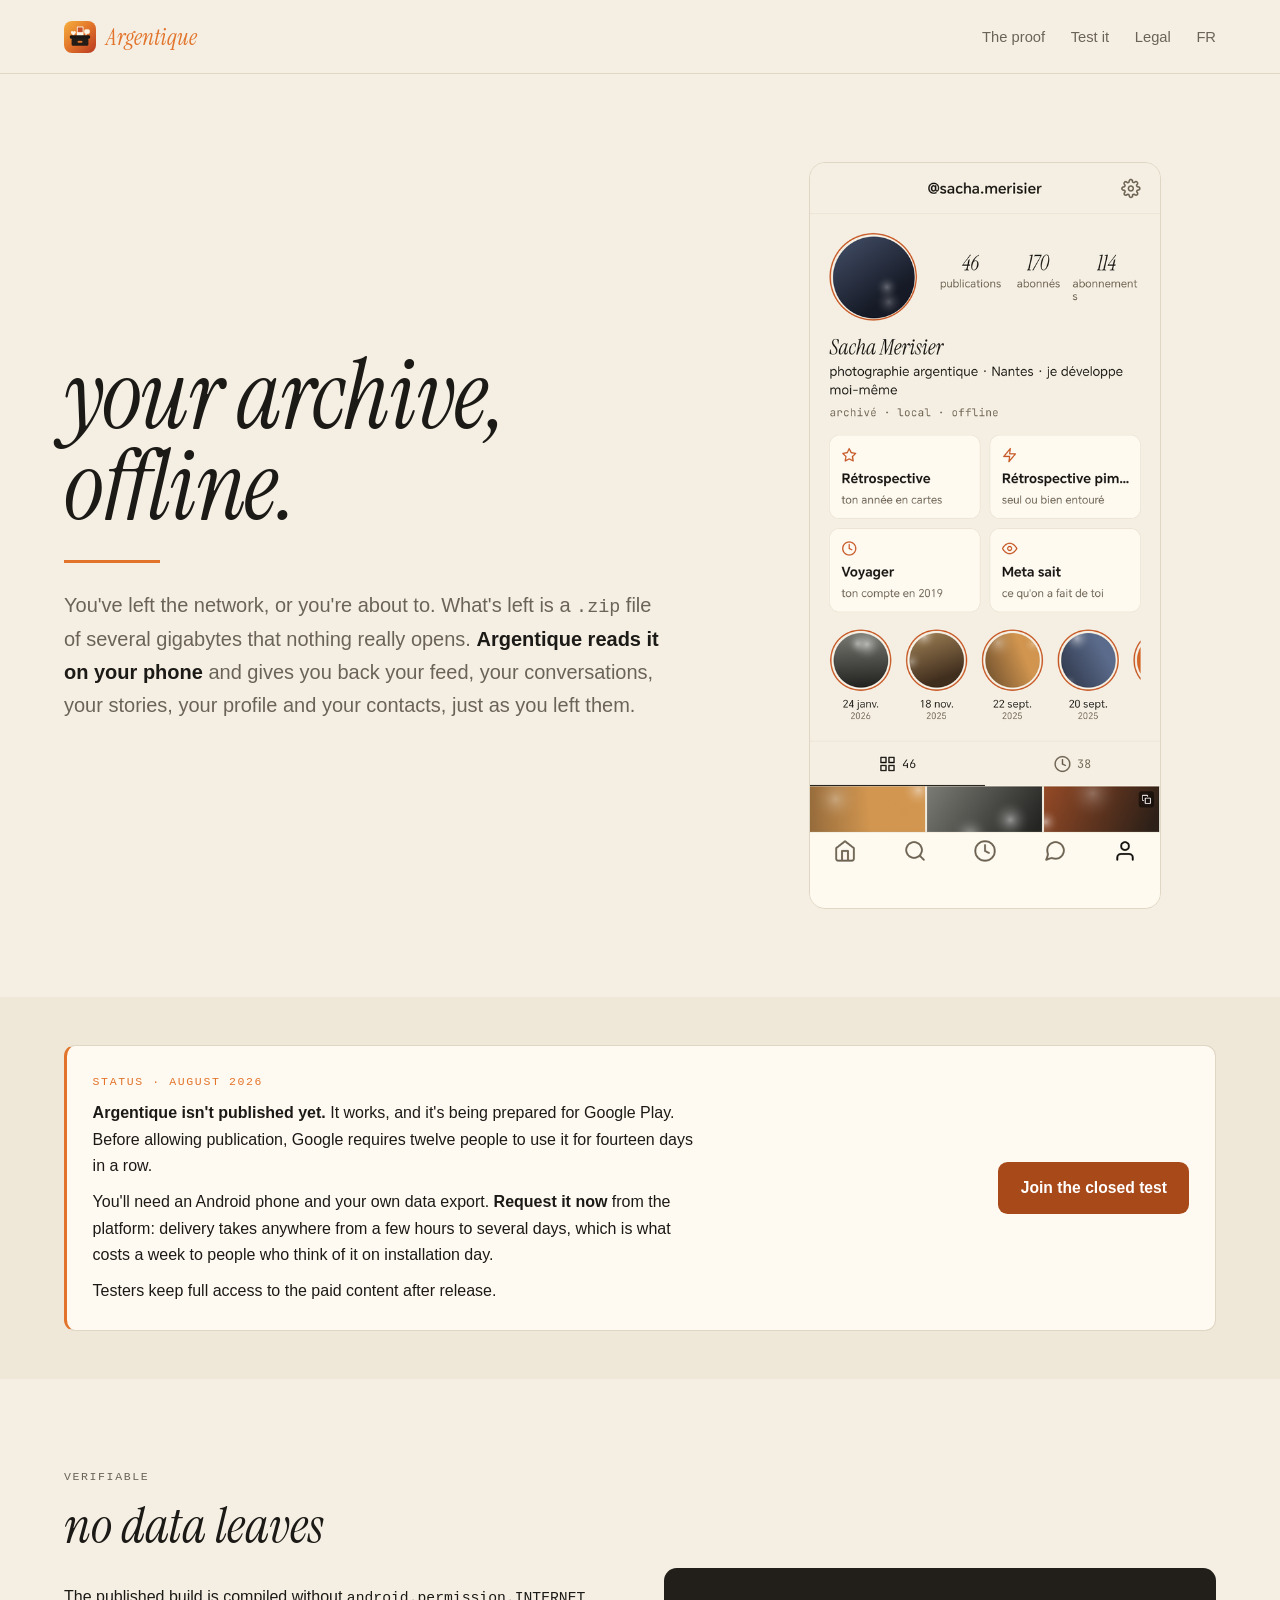
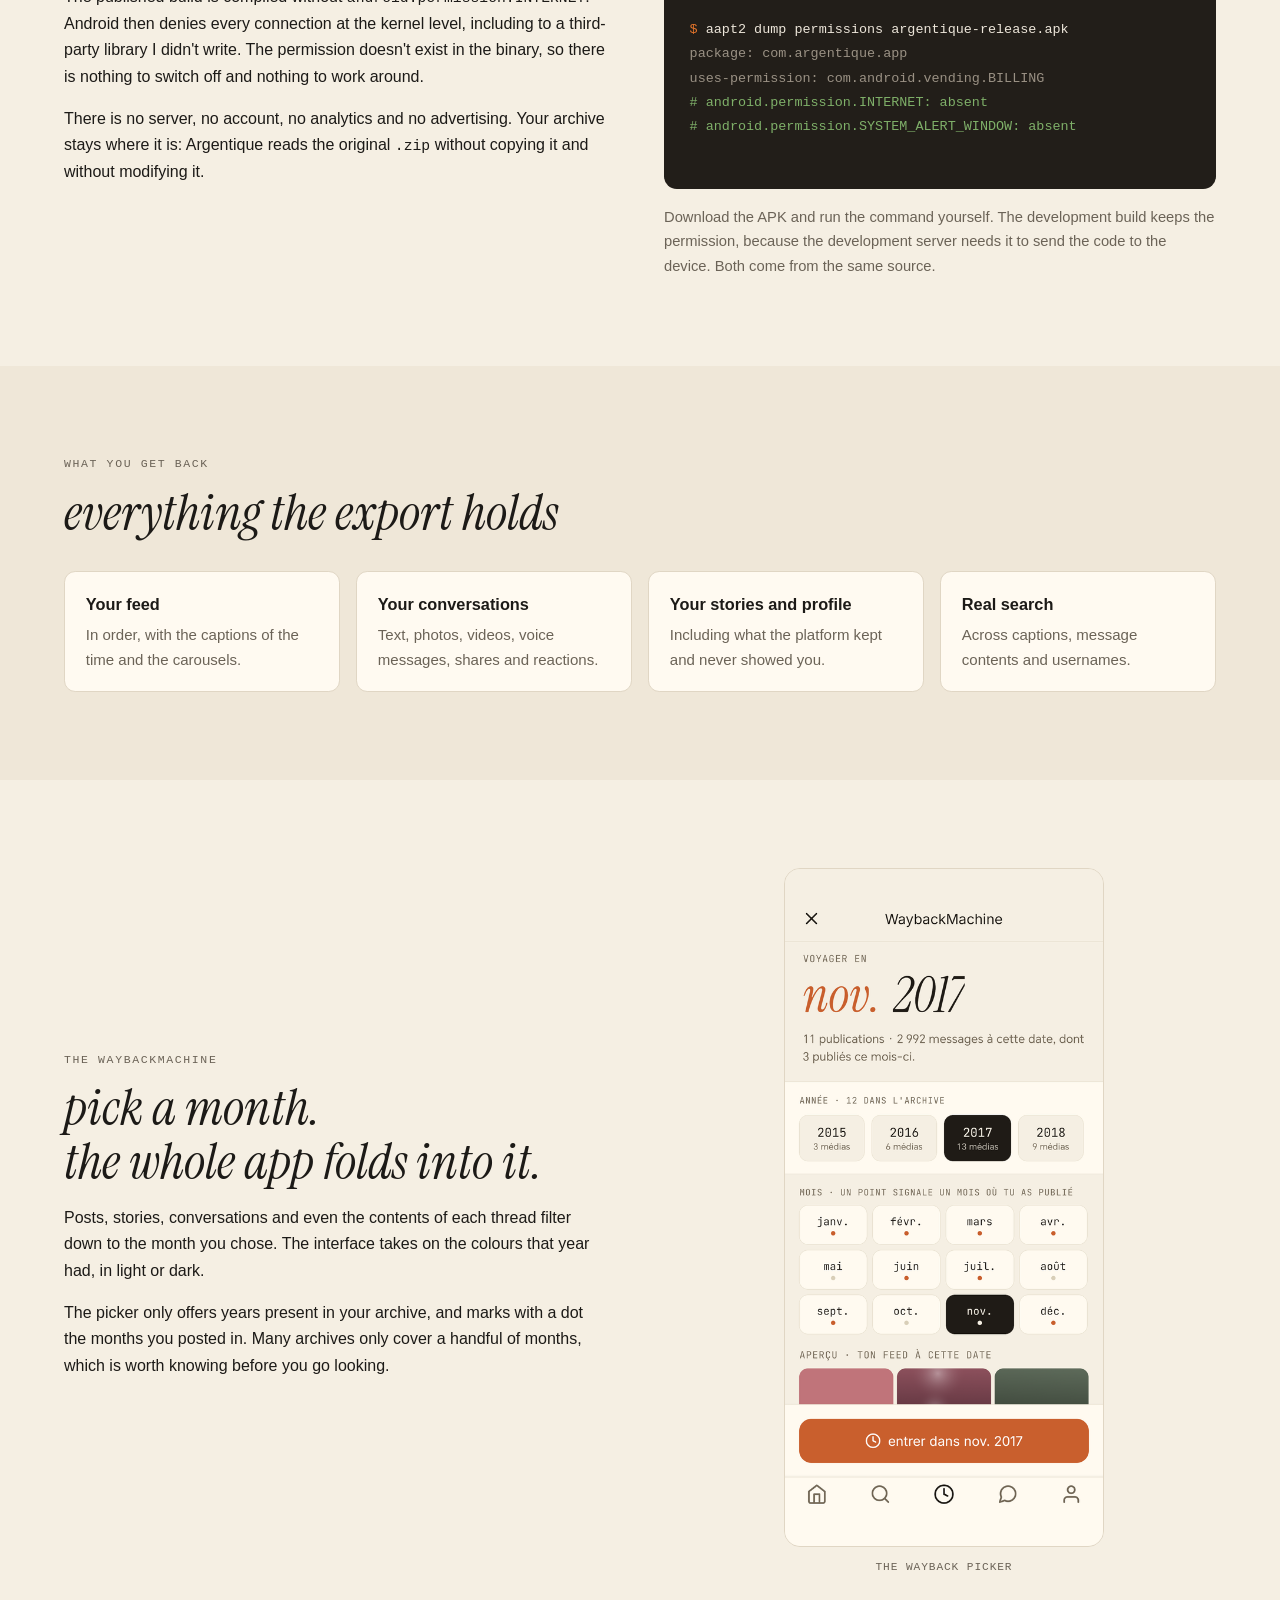
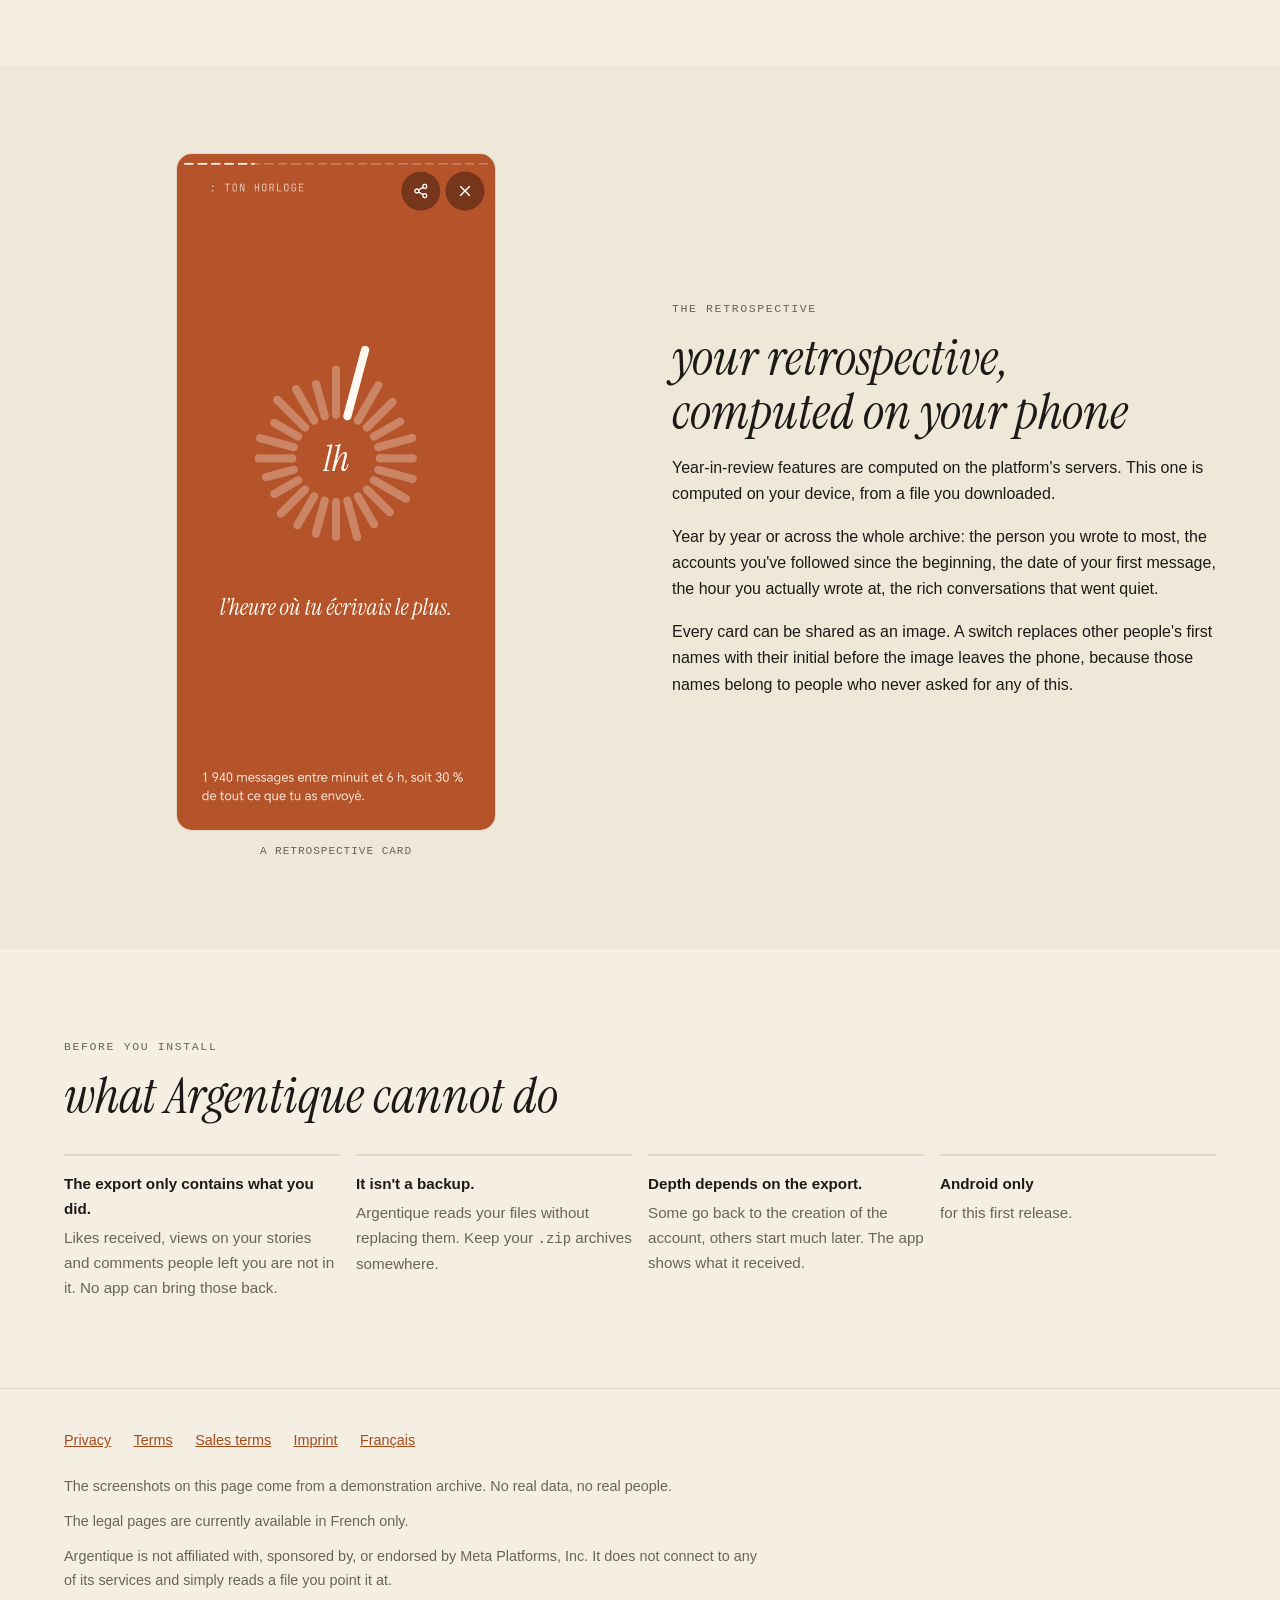
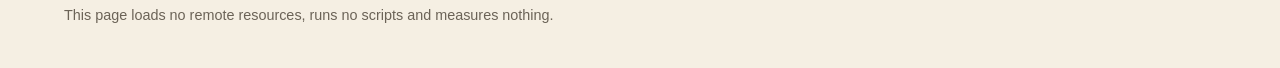
==== commit ac90821f: "swap des images pour la version English" ====
--- a/en/index.html
+++ b/en/index.html
@@ -46,7 +46,7 @@
       </p>
     </div>
     <figure class="hero-shot">
-      <img src="../img/ecran-retrospective.png" alt="A retrospective card showing the hour at which the user wrote the most." width="540" height="1149">
+      <img src="../img/ecran-profil.png" alt="Argentique's profile screen: posts, followers, and access to the four features." width="540" height="1149">
     </figure>
   </div>
 </section>
@@ -186,8 +186,8 @@
       </p>
     </div>
     <figure>
-      <img src="../img/ecran-profil.png" alt="Argentique's profile screen: posts, followers, and access to the four features." width="540" height="1149" loading="lazy">
-      <figcaption>The profile</figcaption>
+      <img src="../img/ecran-retrospective.png" alt="A retrospective card showing the hour at which the user wrote the most." width="540" height="1149" loading="lazy">
+      <figcaption>A retrospective card</figcaption>
     </figure>
   </div>
 </section>
